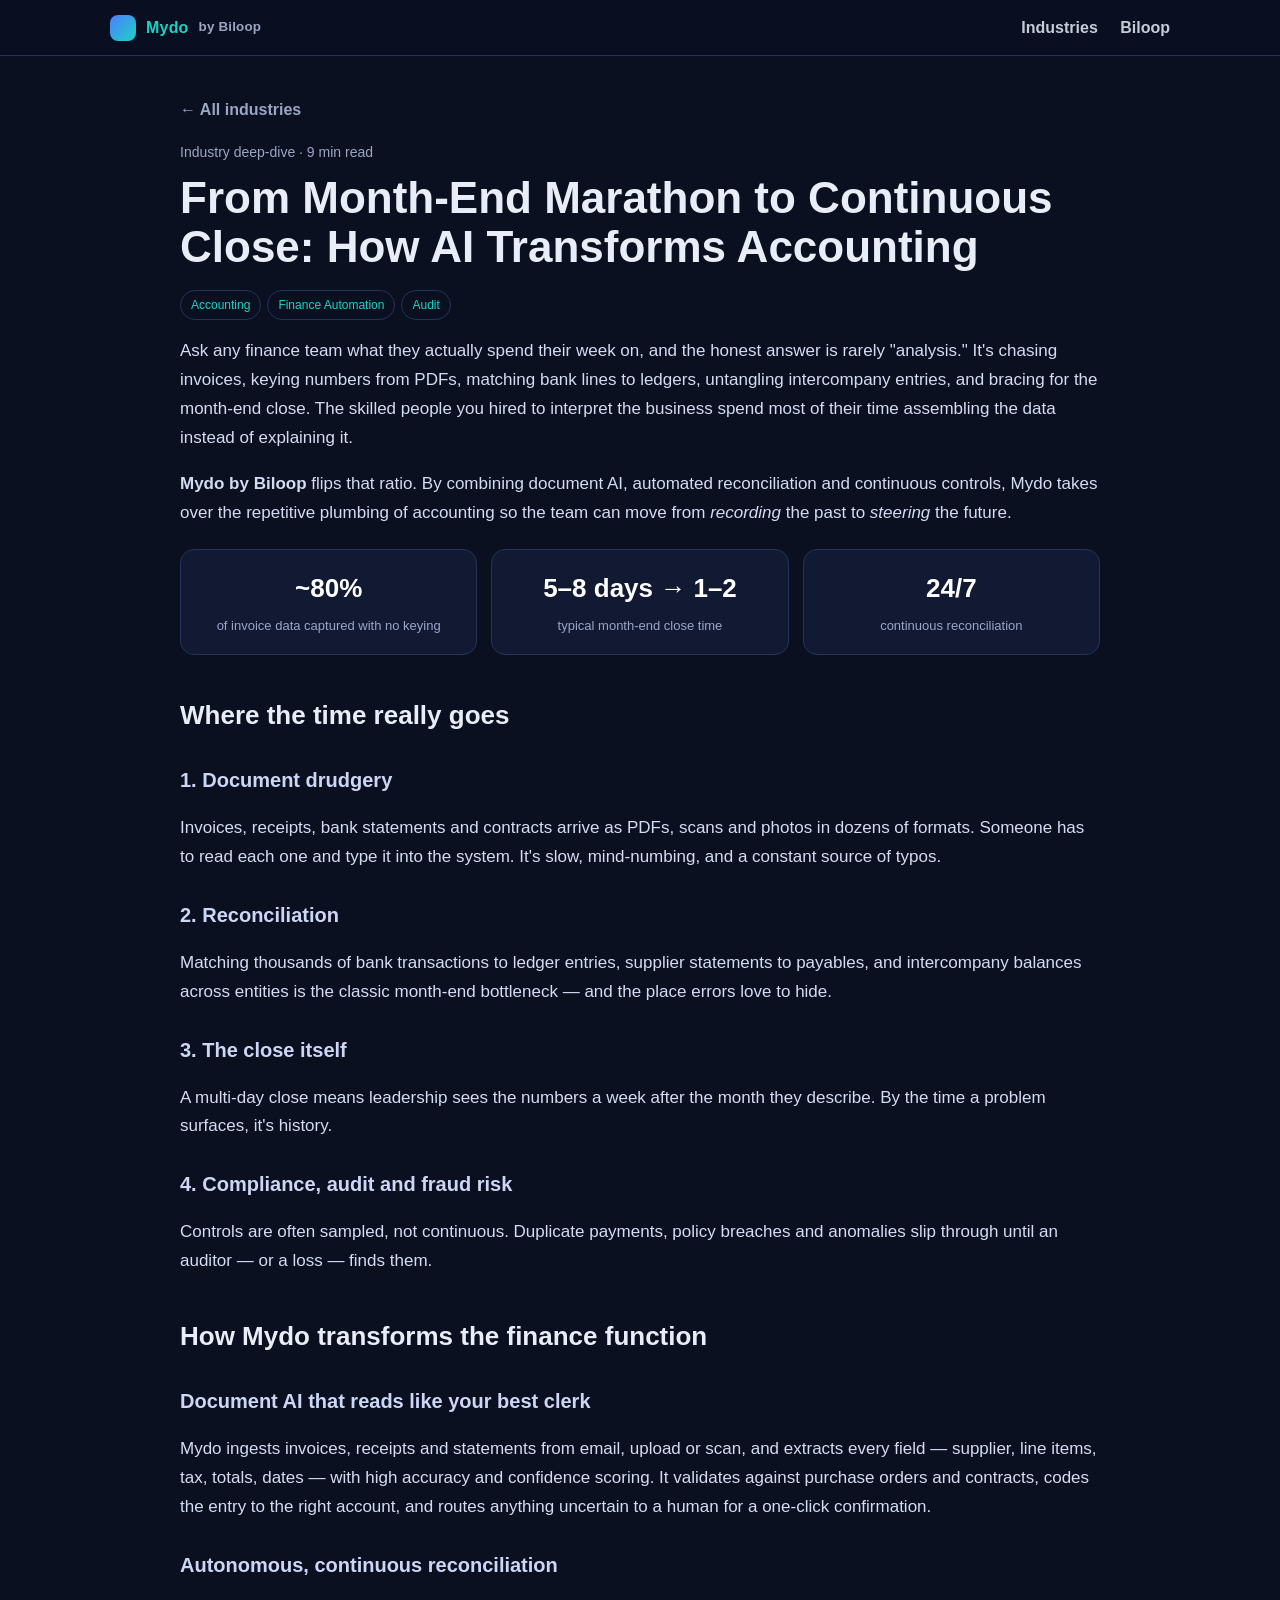
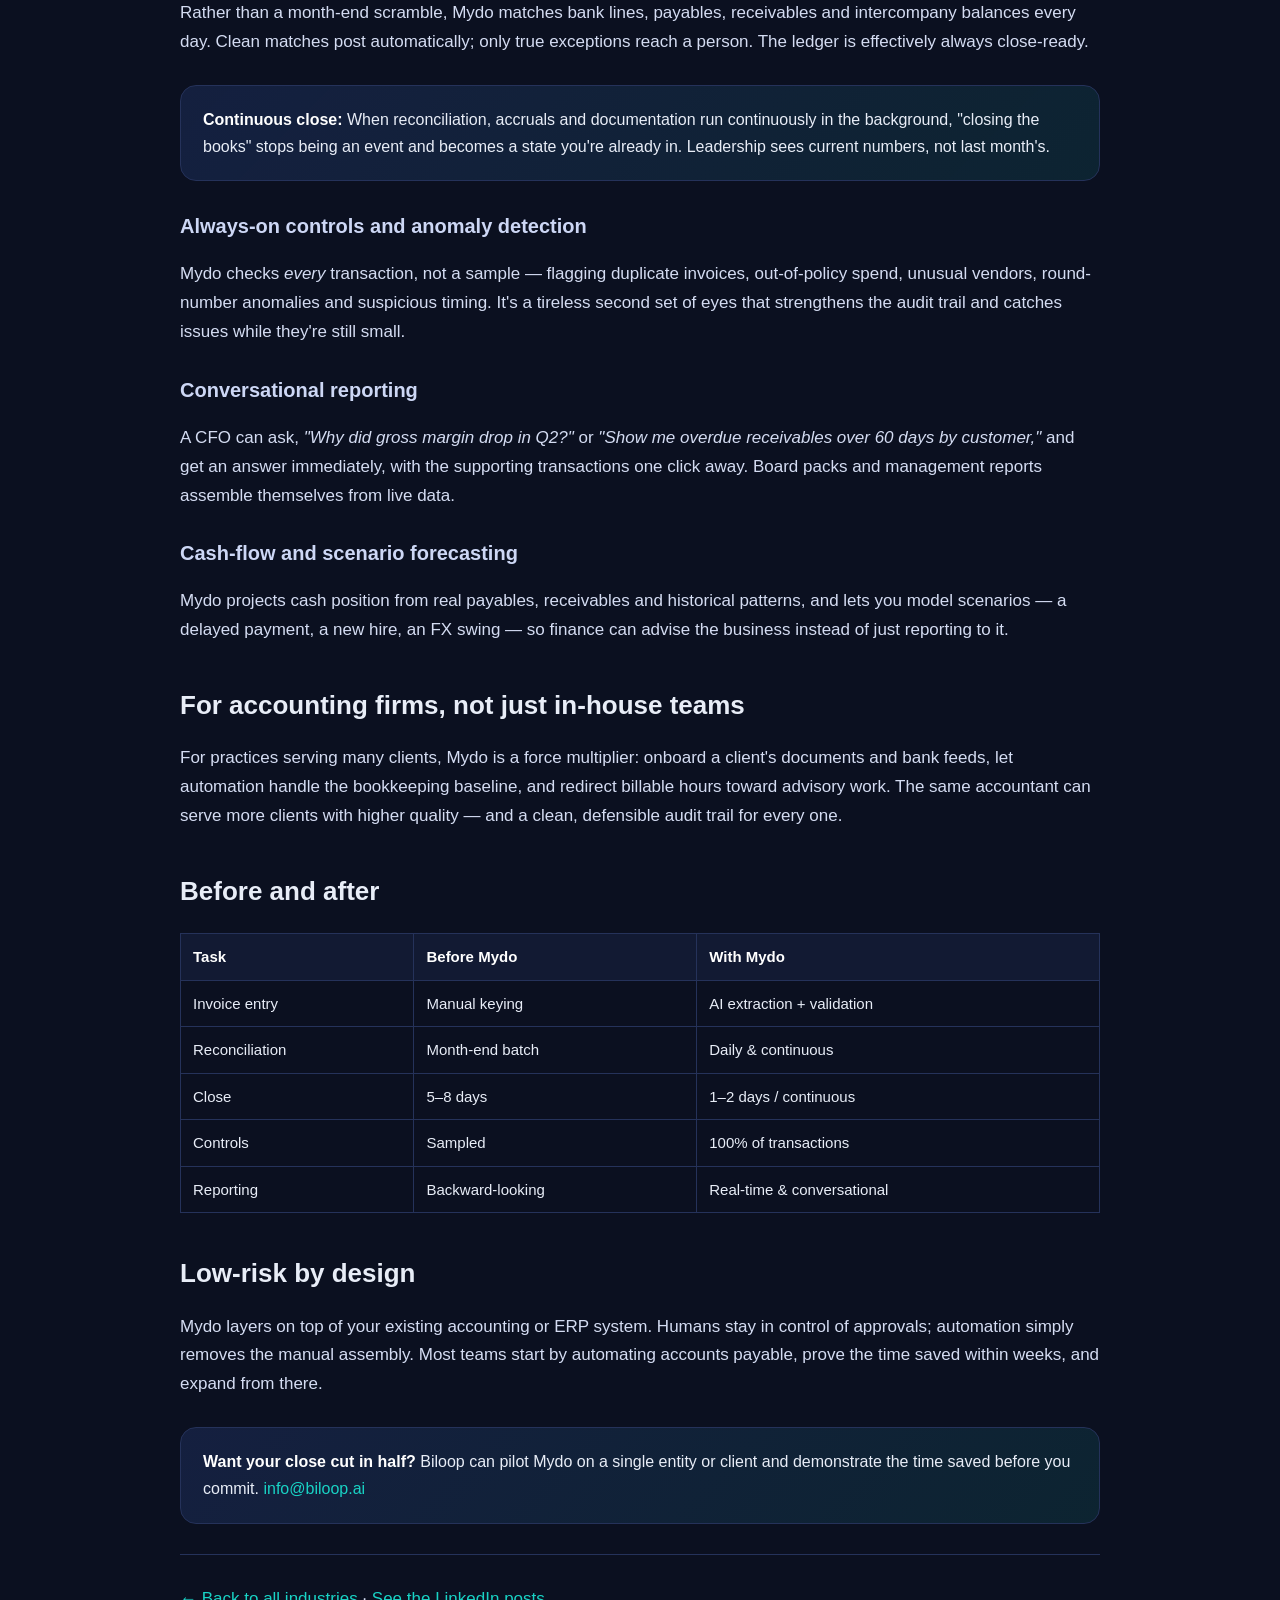
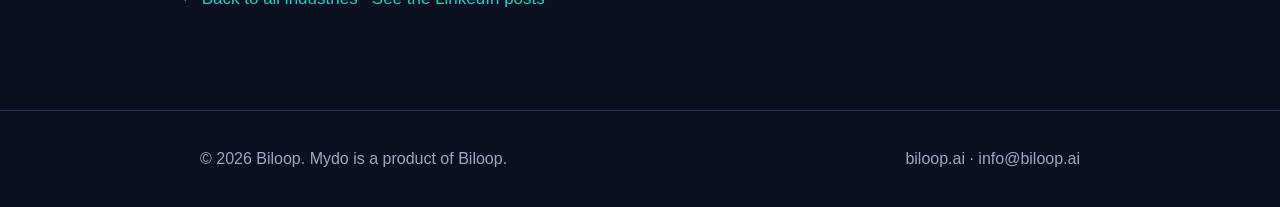
==== blogs/accounting.html @ 052cbbe8 "Add Mydo industry transformation campaign: 10 LinkedIn posts + 5 GitHub Pages blogs - Landing page +" ====
<!DOCTYPE html>
<html lang="en">
<head>
  <meta charset="UTF-8" />
  <meta name="viewport" content="width=device-width, initial-scale=1.0" />
  <title>How AI Transforms Accounting — Mydo by Biloop</title>
  <meta name="description" content="From manual reconciliation and slow closes to autonomous, continuous accounting — see how Mydo by Biloop transforms finance teams." />
  <link rel="stylesheet" href="../assets/css/style.css" />
</head>
<body>
  <header class="site-header">
    <nav class="nav">
      <a class="brand" href="../index.html"><span class="dot"></span> Mydo <small>by Biloop</small></a>
      <div class="nav-links">
        <a href="../index.html#industries">Industries</a>
        <a href="https://biloop.ai" target="_blank" rel="noopener">Biloop</a>
      </div>
    </nav>
  </header>

  <article class="article container">
    <a class="backlink" href="../index.html">← All industries</a>
    <div class="meta">Industry deep-dive · 9 min read</div>
    <h1>From Month-End Marathon to Continuous Close: How AI Transforms Accounting</h1>
    <span class="tag">Accounting</span><span class="tag">Finance Automation</span><span class="tag">Audit</span>

    <p>Ask any finance team what they actually spend their week on, and the honest answer is rarely "analysis." It's chasing invoices, keying numbers from PDFs, matching bank lines to ledgers, untangling intercompany entries, and bracing for the month-end close. The skilled people you hired to interpret the business spend most of their time assembling the data instead of explaining it.</p>

    <p><strong>Mydo by Biloop</strong> flips that ratio. By combining document AI, automated reconciliation and continuous controls, Mydo takes over the repetitive plumbing of accounting so the team can move from <em>recording</em> the past to <em>steering</em> the future.</p>

    <div class="kpi-row">
      <div class="kpi"><b>~80%</b><span>of invoice data captured with no keying</span></div>
      <div class="kpi"><b>5–8 days → 1–2</b><span>typical month-end close time</span></div>
      <div class="kpi"><b>24/7</b><span>continuous reconciliation</span></div>
    </div>

    <h2>Where the time really goes</h2>
    <h3>1. Document drudgery</h3>
    <p>Invoices, receipts, bank statements and contracts arrive as PDFs, scans and photos in dozens of formats. Someone has to read each one and type it into the system. It's slow, mind-numbing, and a constant source of typos.</p>

    <h3>2. Reconciliation</h3>
    <p>Matching thousands of bank transactions to ledger entries, supplier statements to payables, and intercompany balances across entities is the classic month-end bottleneck — and the place errors love to hide.</p>

    <h3>3. The close itself</h3>
    <p>A multi-day close means leadership sees the numbers a week after the month they describe. By the time a problem surfaces, it's history.</p>

    <h3>4. Compliance, audit and fraud risk</h3>
    <p>Controls are often sampled, not continuous. Duplicate payments, policy breaches and anomalies slip through until an auditor — or a loss — finds them.</p>

    <h2>How Mydo transforms the finance function</h2>

    <h3>Document AI that reads like your best clerk</h3>
    <p>Mydo ingests invoices, receipts and statements from email, upload or scan, and extracts every field — supplier, line items, tax, totals, dates — with high accuracy and confidence scoring. It validates against purchase orders and contracts, codes the entry to the right account, and routes anything uncertain to a human for a one-click confirmation.</p>

    <h3>Autonomous, continuous reconciliation</h3>
    <p>Rather than a month-end scramble, Mydo matches bank lines, payables, receivables and intercompany balances every day. Clean matches post automatically; only true exceptions reach a person. The ledger is effectively always close-ready.</p>

    <div class="callout">
      <strong>Continuous close:</strong> When reconciliation, accruals and documentation run continuously in the background, "closing the books" stops being an event and becomes a state you're already in. Leadership sees current numbers, not last month's.
    </div>

    <h3>Always-on controls and anomaly detection</h3>
    <p>Mydo checks <em>every</em> transaction, not a sample — flagging duplicate invoices, out-of-policy spend, unusual vendors, round-number anomalies and suspicious timing. It's a tireless second set of eyes that strengthens the audit trail and catches issues while they're still small.</p>

    <h3>Conversational reporting</h3>
    <p>A CFO can ask, <em>"Why did gross margin drop in Q2?"</em> or <em>"Show me overdue receivables over 60 days by customer,"</em> and get an answer immediately, with the supporting transactions one click away. Board packs and management reports assemble themselves from live data.</p>

    <h3>Cash-flow and scenario forecasting</h3>
    <p>Mydo projects cash position from real payables, receivables and historical patterns, and lets you model scenarios — a delayed payment, a new hire, an FX swing — so finance can advise the business instead of just reporting to it.</p>

    <h2>For accounting firms, not just in-house teams</h2>
    <p>For practices serving many clients, Mydo is a force multiplier: onboard a client's documents and bank feeds, let automation handle the bookkeeping baseline, and redirect billable hours toward advisory work. The same accountant can serve more clients with higher quality — and a clean, defensible audit trail for every one.</p>

    <h2>Before and after</h2>
    <table>
      <tr><th>Task</th><th>Before Mydo</th><th>With Mydo</th></tr>
      <tr><td>Invoice entry</td><td>Manual keying</td><td>AI extraction + validation</td></tr>
      <tr><td>Reconciliation</td><td>Month-end batch</td><td>Daily &amp; continuous</td></tr>
      <tr><td>Close</td><td>5–8 days</td><td>1–2 days / continuous</td></tr>
      <tr><td>Controls</td><td>Sampled</td><td>100% of transactions</td></tr>
      <tr><td>Reporting</td><td>Backward-looking</td><td>Real-time &amp; conversational</td></tr>
    </table>

    <h2>Low-risk by design</h2>
    <p>Mydo layers on top of your existing accounting or ERP system. Humans stay in control of approvals; automation simply removes the manual assembly. Most teams start by automating accounts payable, prove the time saved within weeks, and expand from there.</p>

    <div class="callout">
      <strong>Want your close cut in half?</strong> Biloop can pilot Mydo on a single entity or client and demonstrate the time saved before you commit. <a href="mailto:info@biloop.ai">info@biloop.ai</a>
    </div>

    <hr class="soft" />
    <p><a href="../index.html">← Back to all industries</a> · <a href="../linkedin-posts/README.md">See the LinkedIn posts</a></p>
  </article>

  <footer class="site-footer">
    <div class="container">
      <span>© 2026 Biloop. Mydo is a product of Biloop.</span>
      <span><a href="https://biloop.ai" target="_blank" rel="noopener">biloop.ai</a> · <a href="mailto:info@biloop.ai">info@biloop.ai</a></span>
    </div>
  </footer>
</body>
</html>
---- assets/css/style.css ----
/* Mydo by Biloop — site styles */
:root {
  --bg: #0b1020;
  --bg-soft: #121a33;
  --card: #16203f;
  --ink: #e8edf7;
  --muted: #9aa6c4;
  --brand: #4f7cff;
  --brand-2: #19d3c5;
  --accent: #ffb020;
  --line: #25325a;
  --radius: 16px;
  --maxw: 920px;
  font-synthesis: none;
}

* { box-sizing: border-box; }

html { scroll-behavior: smooth; }

body {
  margin: 0;
  font-family: -apple-system, BlinkMacSystemFont, "Segoe UI", Roboto, Helvetica, Arial, sans-serif;
  background: radial-gradient(1200px 600px at 80% -10%, #1b294d 0%, transparent 60%), var(--bg);
  color: var(--ink);
  line-height: 1.7;
  -webkit-font-smoothing: antialiased;
}

a { color: var(--brand-2); text-decoration: none; }
a:hover { text-decoration: underline; }

.container { max-width: var(--maxw); margin: 0 auto; padding: 0 20px; }

/* Header / nav */
.site-header {
  position: sticky; top: 0; z-index: 10;
  backdrop-filter: saturate(140%) blur(10px);
  background: rgba(11,16,32,.72);
  border-bottom: 1px solid var(--line);
}
.nav {
  display: flex; align-items: center; justify-content: space-between;
  padding: 14px 20px; max-width: 1100px; margin: 0 auto;
}
.brand { display: flex; align-items: center; gap: 10px; font-weight: 800; letter-spacing: .2px; }
.brand .dot {
  width: 26px; height: 26px; border-radius: 8px;
  background: linear-gradient(135deg, var(--brand), var(--brand-2));
  display: inline-block;
}
.brand small { color: var(--muted); font-weight: 600; }
.nav-links a { color: var(--ink); margin-left: 18px; font-weight: 600; opacity: .85; }
.nav-links a:hover { opacity: 1; text-decoration: none; }

/* Hero */
.hero { padding: 84px 0 40px; text-align: center; }
.eyebrow {
  display: inline-block; padding: 6px 14px; border-radius: 999px;
  border: 1px solid var(--line); color: var(--brand-2);
  font-size: 13px; font-weight: 700; letter-spacing: .8px; text-transform: uppercase;
}
.hero h1 {
  font-size: clamp(32px, 6vw, 56px); line-height: 1.08; margin: 18px 0 14px;
  background: linear-gradient(120deg, #fff, #b9c6ff 60%, var(--brand-2));
  -webkit-background-clip: text; background-clip: text; color: transparent;
}
.hero p { font-size: clamp(16px, 2.4vw, 20px); color: var(--muted); max-width: 680px; margin: 0 auto 26px; }

.btn {
  display: inline-block; padding: 12px 22px; border-radius: 12px; font-weight: 700;
  background: linear-gradient(135deg, var(--brand), var(--brand-2)); color: #06122a;
  border: none; cursor: pointer;
}
.btn:hover { text-decoration: none; filter: brightness(1.06); }
.btn.secondary { background: transparent; color: var(--ink); border: 1px solid var(--line); }

/* Grid of industry cards */
.section { padding: 40px 0; }
.section h2 { font-size: clamp(24px, 4vw, 34px); margin: 0 0 6px; }
.section .lead { color: var(--muted); margin: 0 0 28px; }

.grid { display: grid; grid-template-columns: repeat(auto-fit, minmax(260px, 1fr)); gap: 18px; }
.card {
  background: linear-gradient(180deg, var(--card), var(--bg-soft));
  border: 1px solid var(--line); border-radius: var(--radius);
  padding: 22px; transition: transform .15s ease, border-color .15s ease;
}
.card:hover { transform: translateY(-4px); border-color: var(--brand); }
.card .ico { font-size: 30px; }
.card h3 { margin: 12px 0 8px; font-size: 20px; }
.card p { color: var(--muted); margin: 0 0 14px; font-size: 15px; }
.card a.more { font-weight: 700; }

/* Article / blog */
.article { padding: 40px 0 80px; }
.article .meta { color: var(--muted); font-size: 14px; margin-bottom: 8px; }
.article h1 { font-size: clamp(28px, 5vw, 44px); line-height: 1.12; margin: 6px 0 18px; }
.article h2 { font-size: 26px; margin: 38px 0 12px; }
.article h3 { font-size: 20px; margin: 26px 0 8px; color: #cdd7f5; }
.article p, .article li { color: #d4dcf2; font-size: 17px; }
.article ul, .article ol { padding-left: 22px; }
.article blockquote {
  margin: 24px 0; padding: 14px 20px; border-left: 4px solid var(--brand);
  background: var(--bg-soft); border-radius: 0 12px 12px 0; color: #e8edf7;
}
.article table { width: 100%; border-collapse: collapse; margin: 20px 0; font-size: 15px; }
.article th, .article td { border: 1px solid var(--line); padding: 10px 12px; text-align: left; }
.article th { background: var(--bg-soft); color: #fff; }
.callout {
  margin: 28px 0; padding: 20px 22px; border-radius: var(--radius);
  border: 1px solid var(--line);
  background: linear-gradient(135deg, rgba(79,124,255,.14), rgba(25,211,197,.10));
}
.callout strong { color: #fff; }
.tag { display:inline-block; padding:4px 10px; border:1px solid var(--line); border-radius:999px; font-size:12px; color:var(--brand-2); margin-right:6px; }
.kpi-row { display:flex; flex-wrap:wrap; gap:14px; margin:22px 0; }
.kpi { flex:1 1 150px; background:var(--bg-soft); border:1px solid var(--line); border-radius:14px; padding:16px; text-align:center; }
.kpi b { display:block; font-size:26px; color:#fff; }
.kpi span { color:var(--muted); font-size:13px; }

.backlink { display:inline-block; margin-bottom:18px; color:var(--muted); font-weight:600; }

/* Footer */
.site-footer { border-top: 1px solid var(--line); padding: 34px 0; color: var(--muted); }
.site-footer .container { display:flex; flex-wrap:wrap; gap:14px; justify-content:space-between; align-items:center; }
.site-footer a { color: var(--muted); }

hr.soft { border:none; border-top:1px solid var(--line); margin: 30px 0; }
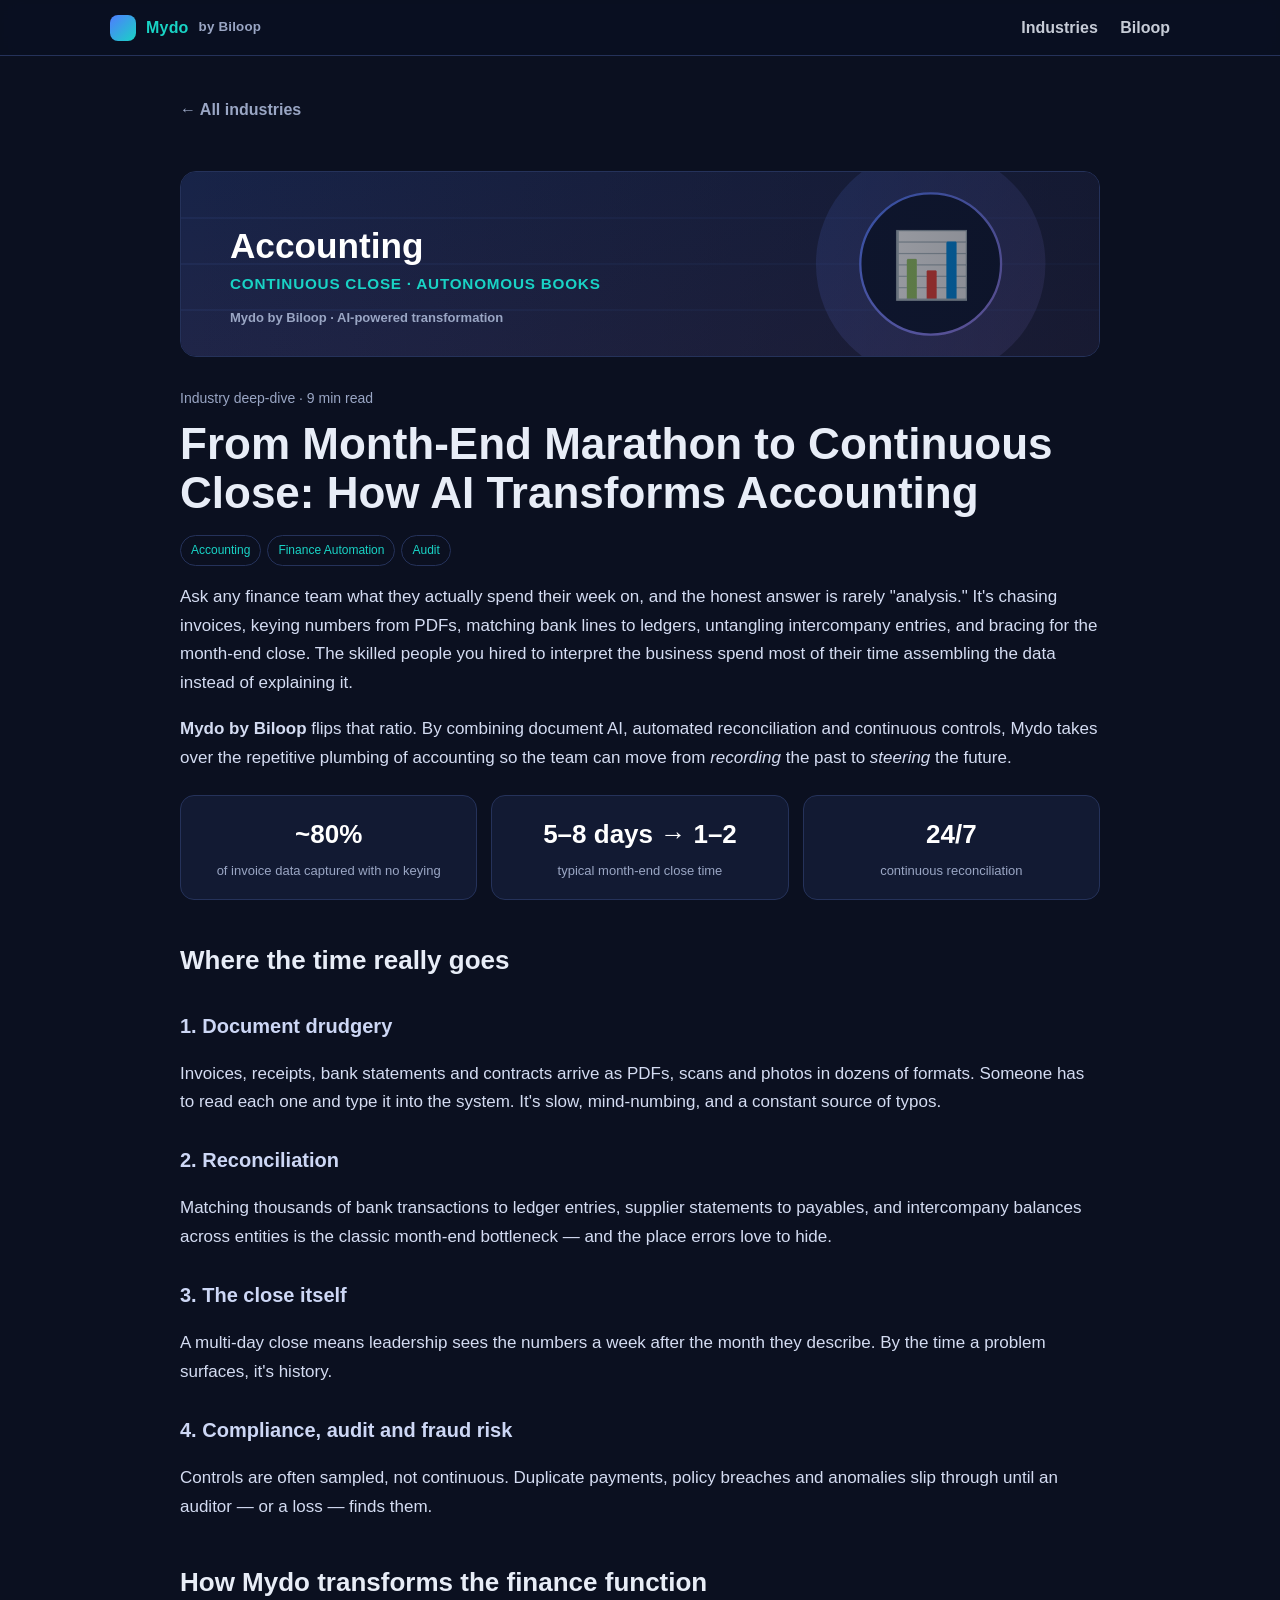
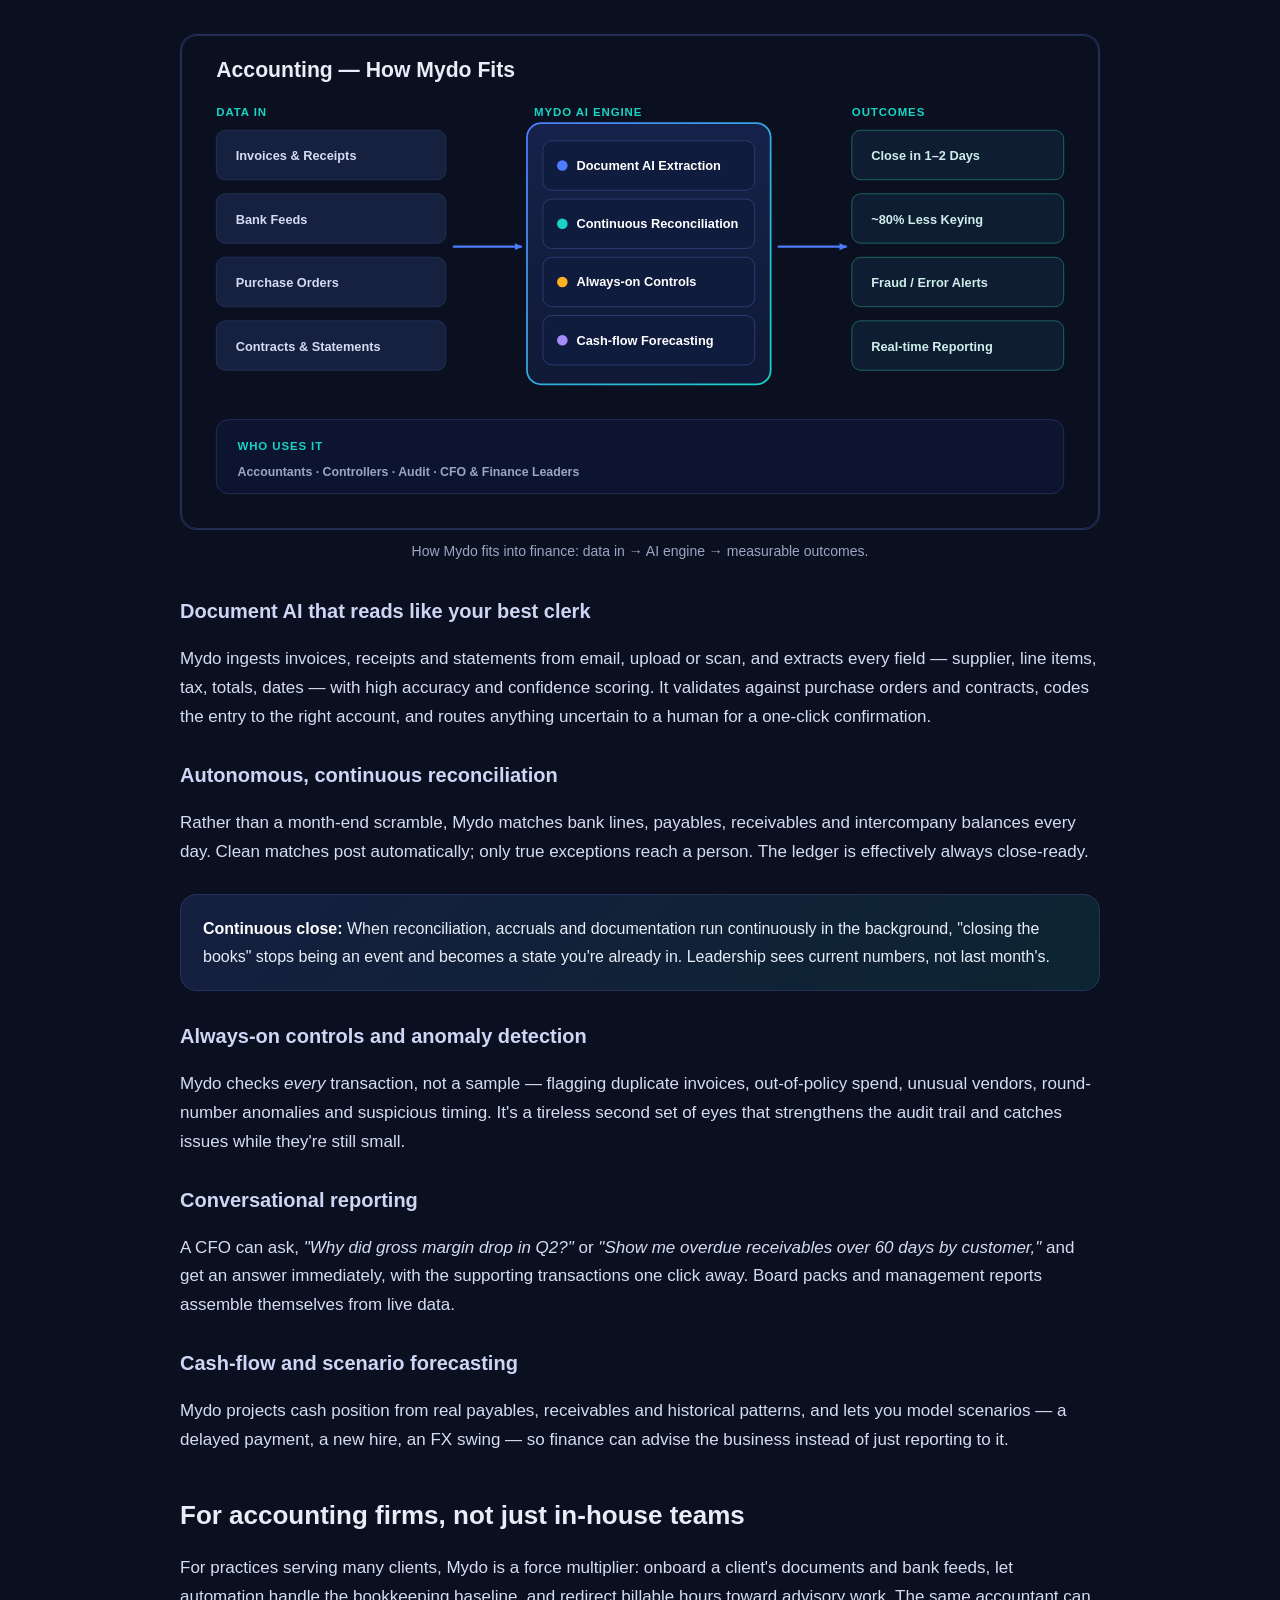
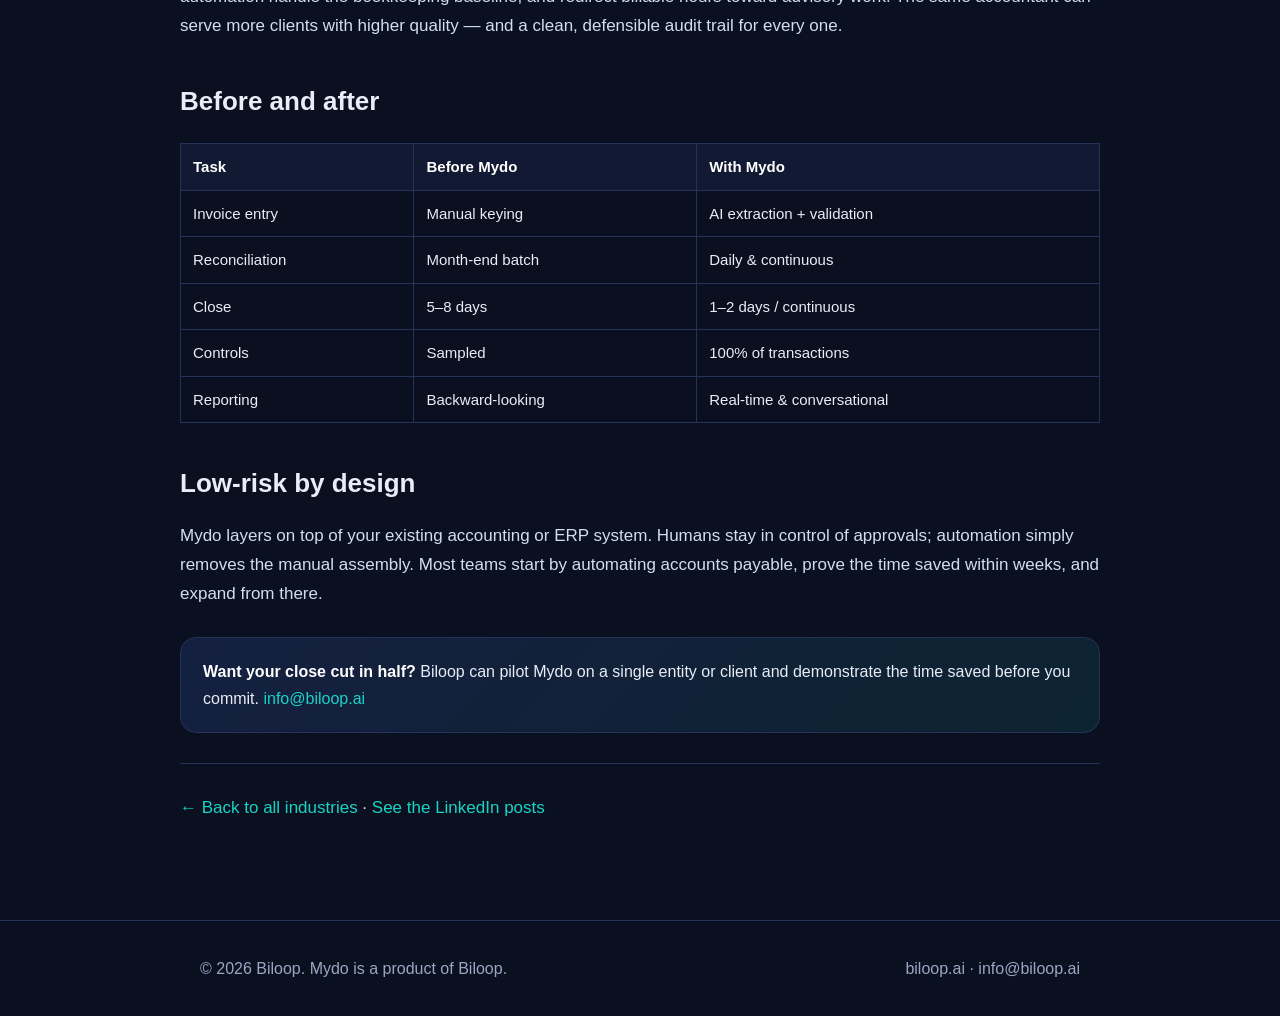
==== commit 5535b882: "Add SVG images and architecture diagrams to site and blogs - Platform architecture diagram + hero il" ====
--- a/blogs/accounting.html
+++ b/blogs/accounting.html
@@ -20,6 +20,7 @@
 
   <article class="article container">
     <a class="backlink" href="../index.html">← All industries</a>
+    <figure class="diagram"><img src="../assets/img/accounting-banner.svg" alt="Accounting — continuous close, autonomous books" /></figure>
     <div class="meta">Industry deep-dive · 9 min read</div>
     <h1>From Month-End Marathon to Continuous Close: How AI Transforms Accounting</h1>
     <span class="tag">Accounting</span><span class="tag">Finance Automation</span><span class="tag">Audit</span>
@@ -48,6 +49,11 @@
     <p>Controls are often sampled, not continuous. Duplicate payments, policy breaches and anomalies slip through until an auditor — or a loss — finds them.</p>
 
     <h2>How Mydo transforms the finance function</h2>
+
+    <figure class="diagram">
+      <img src="../assets/img/accounting-architecture.svg" alt="Accounting data flow: invoices, bank feeds, purchase orders and contracts feed Mydo's document AI, continuous reconciliation, controls and forecasting, producing a faster close, less keying, fraud alerts and real-time reporting" />
+      <figcaption>How Mydo fits into finance: data in → AI engine → measurable outcomes.</figcaption>
+    </figure>
 
     <h3>Document AI that reads like your best clerk</h3>
     <p>Mydo ingests invoices, receipts and statements from email, upload or scan, and extracts every field — supplier, line items, tax, totals, dates — with high accuracy and confidence scoring. It validates against purchase orders and contracts, codes the entry to the right account, and routes anything uncertain to a human for a one-click confirmation.</p>
--- a/assets/css/style.css
+++ b/assets/css/style.css
@@ -127,3 +127,16 @@
 .site-footer a { color: var(--muted); }
 
 hr.soft { border:none; border-top:1px solid var(--line); margin: 30px 0; }
+
+/* Figures / diagrams */
+figure.diagram { margin: 30px 0; }
+figure.diagram img, img.diagram {
+  width: 100%; height: auto; display: block;
+  border: 1px solid var(--line); border-radius: var(--radius);
+  background: #0e1630;
+}
+figure.diagram figcaption {
+  color: var(--muted); font-size: 14px; text-align: center; margin-top: 10px;
+}
+.hero-art { max-width: 760px; margin: 30px auto 0; }
+.hero-art img { width: 100%; height: auto; display: block; }
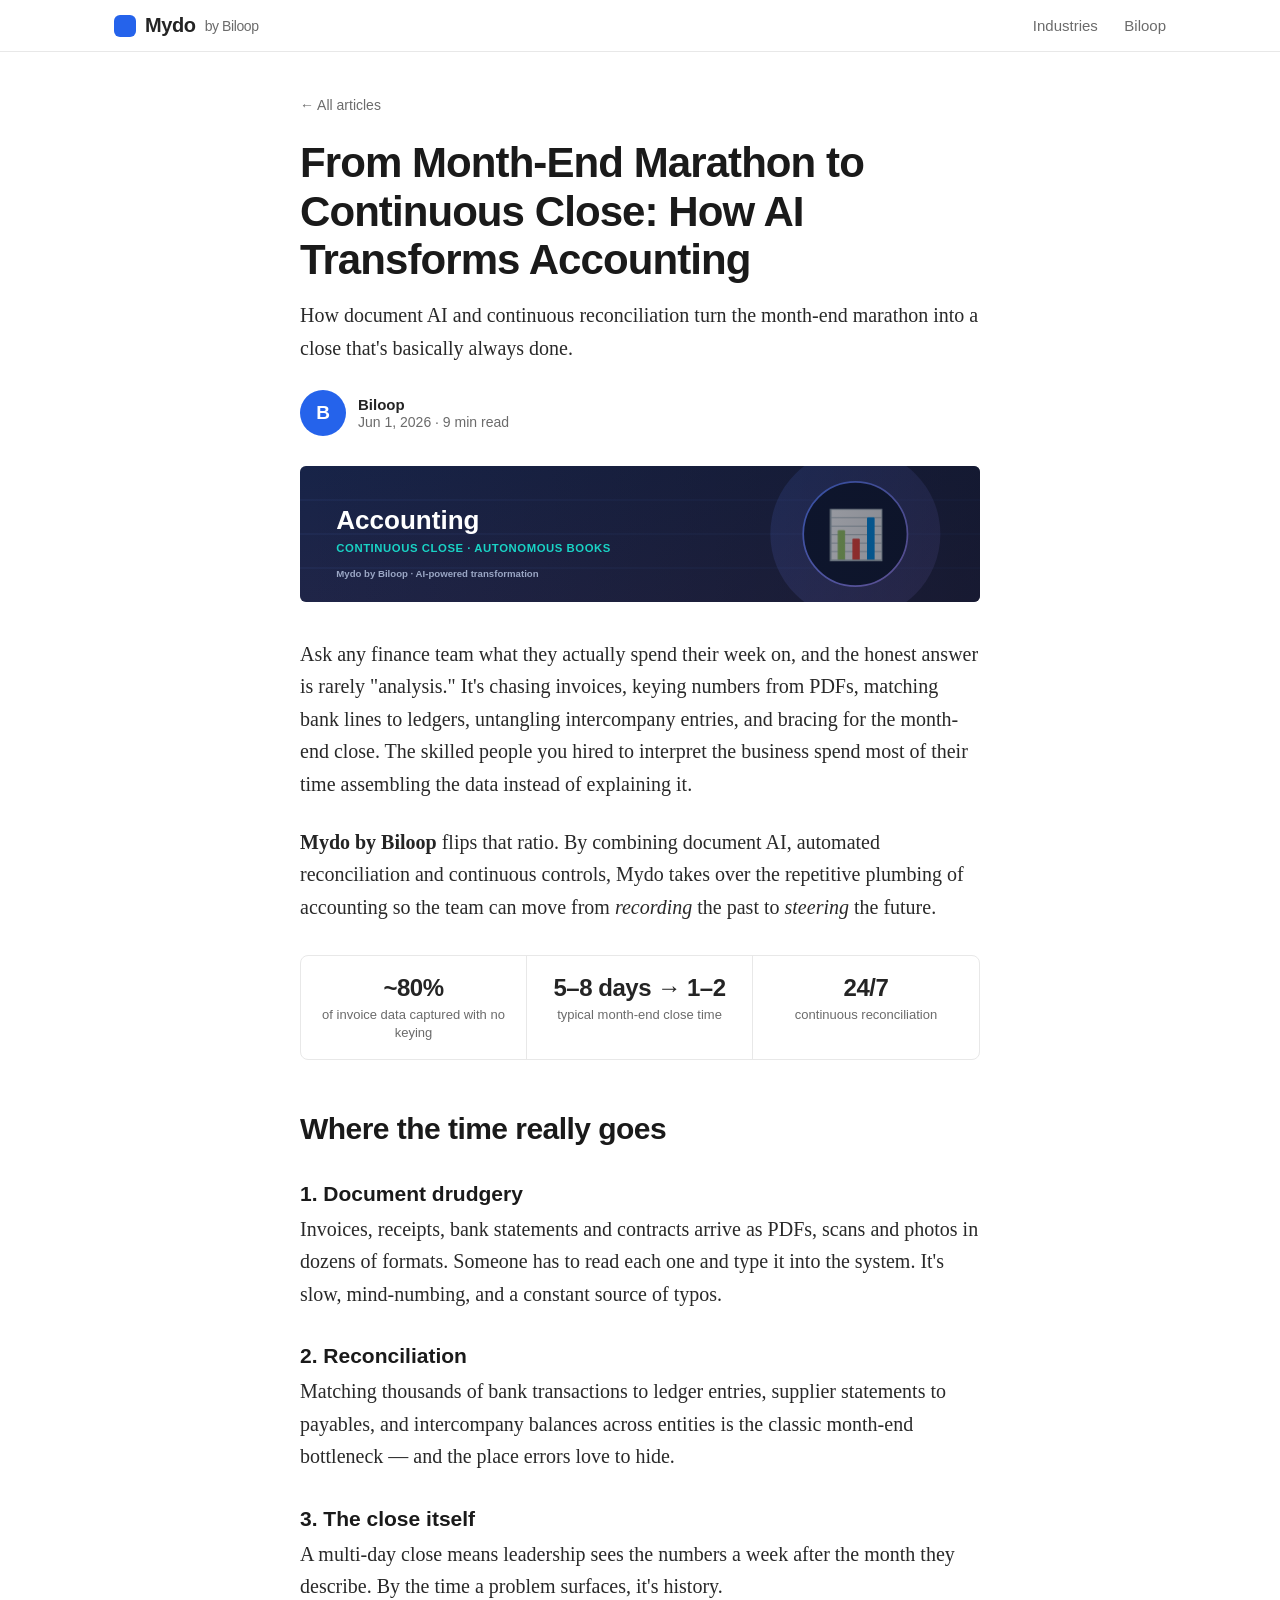
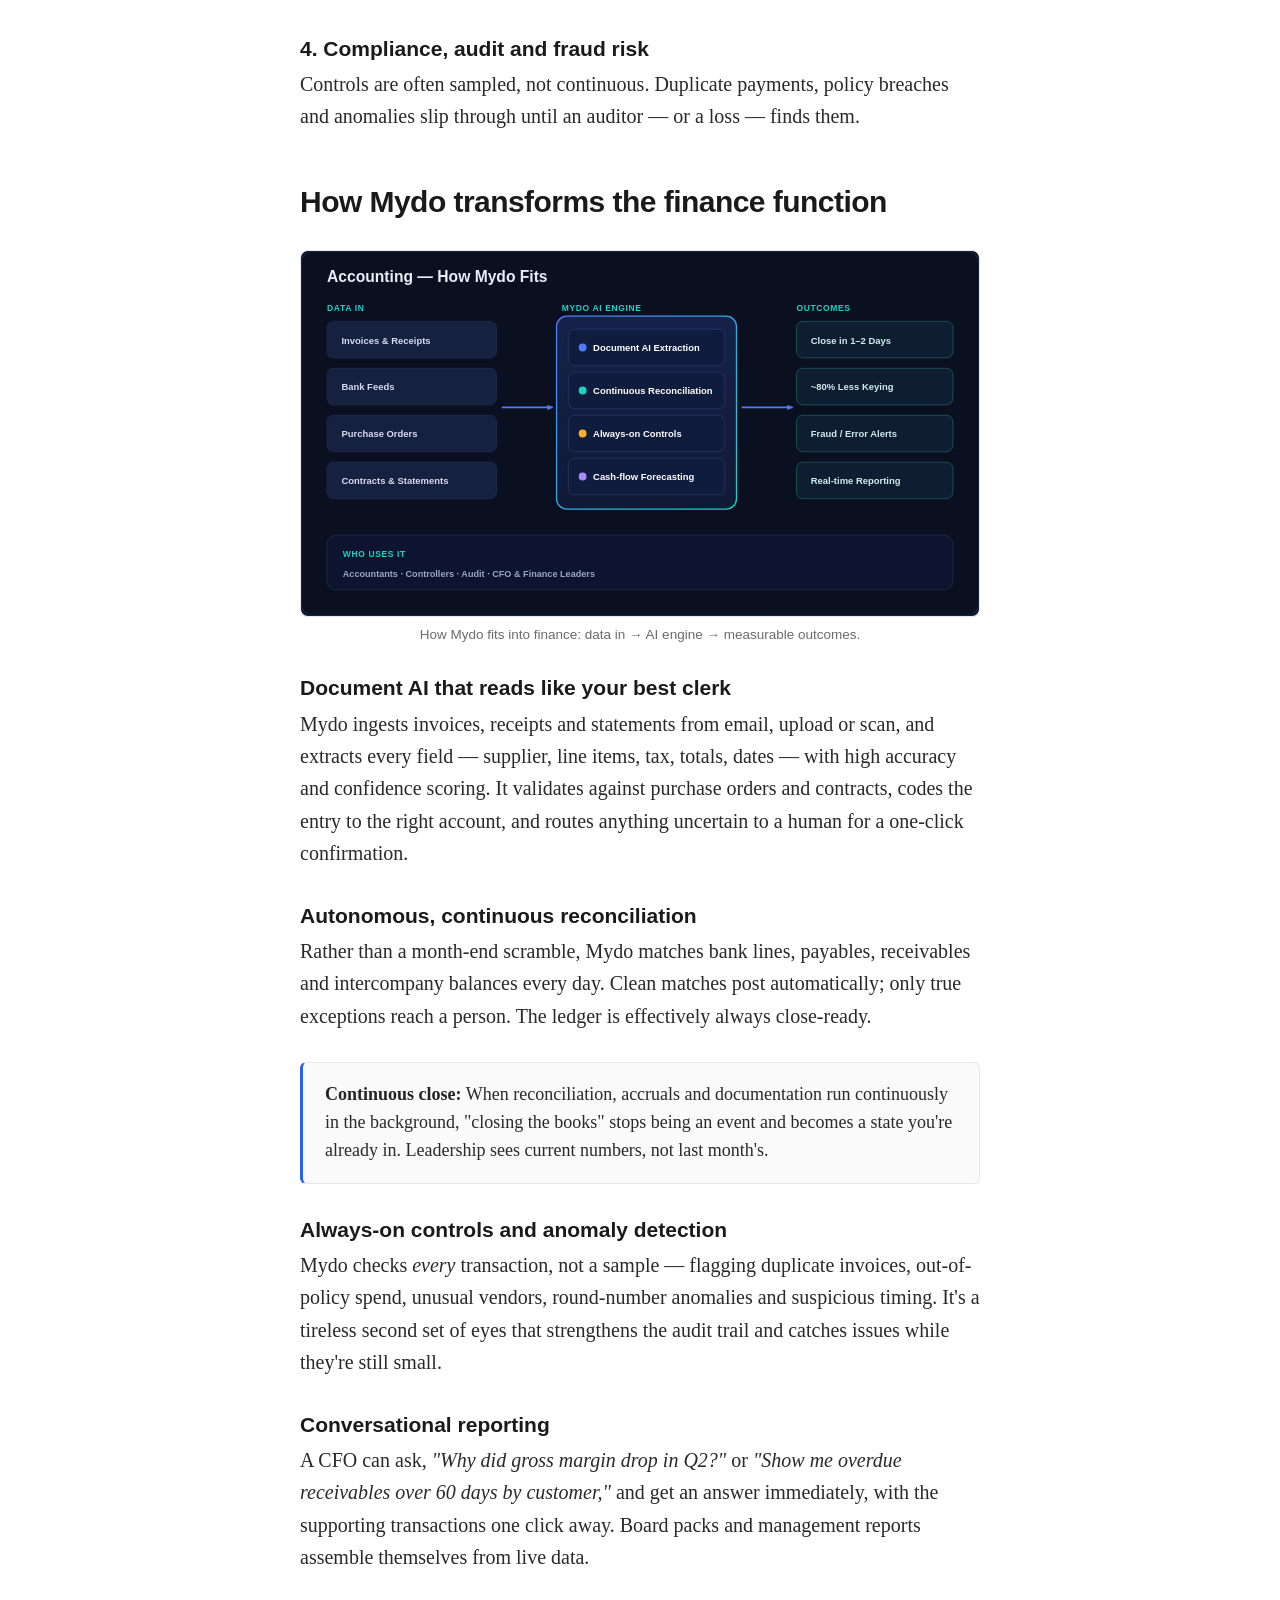
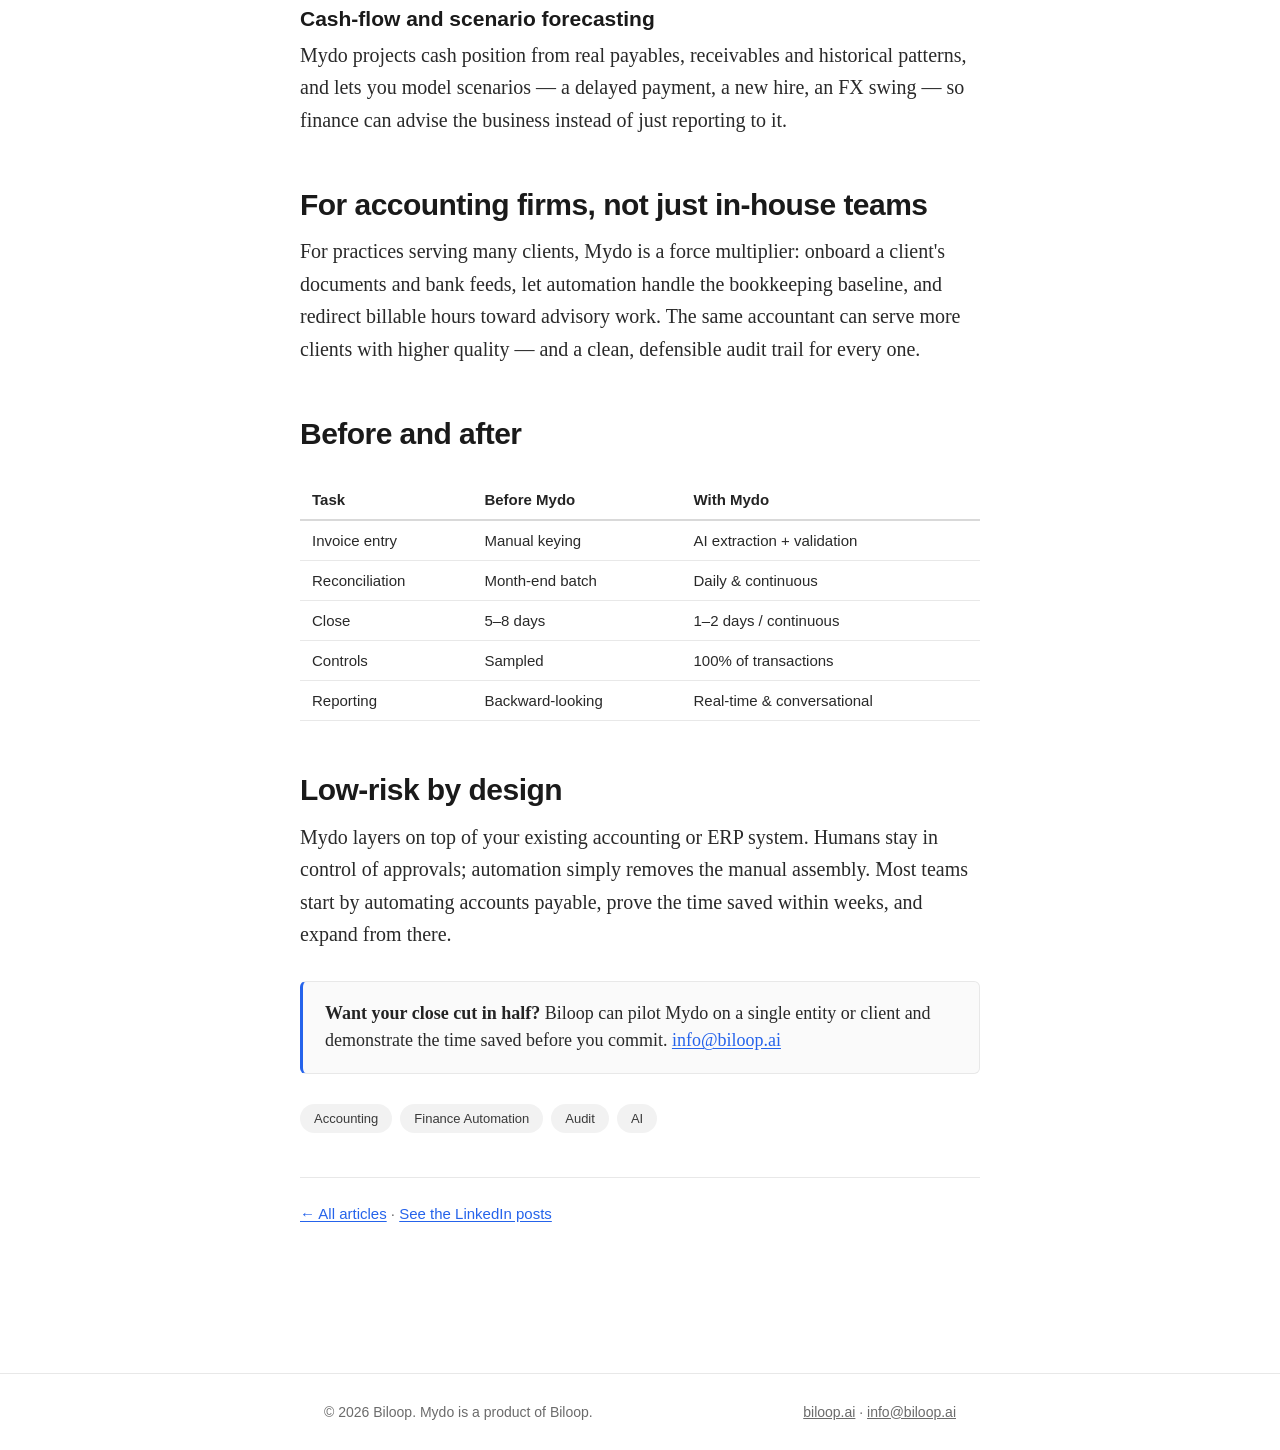
==== commit 9e155af1: "Redesign site in a clean Medium-style editorial theme - Light, reading-focused layout: serif body, n" ====
--- a/blogs/accounting.html
+++ b/blogs/accounting.html
@@ -19,11 +19,17 @@
   </header>
 
   <article class="article container">
-    <a class="backlink" href="../index.html">← All industries</a>
-    <figure class="diagram"><img src="../assets/img/accounting-banner.svg" alt="Accounting — continuous close, autonomous books" /></figure>
-    <div class="meta">Industry deep-dive · 9 min read</div>
+    <a class="backlink" href="../index.html">← All articles</a>
     <h1>From Month-End Marathon to Continuous Close: How AI Transforms Accounting</h1>
-    <span class="tag">Accounting</span><span class="tag">Finance Automation</span><span class="tag">Audit</span>
+    <p class="dek">How document AI and continuous reconciliation turn the month-end marathon into a close that's basically always done.</p>
+    <div class="byline">
+      <span class="avatar">B</span>
+      <div>
+        <div class="byline-name">Biloop</div>
+        <div class="byline-sub">Jun 1, 2026 · 9 min read</div>
+      </div>
+    </div>
+    <figure class="feature"><img src="../assets/img/accounting-banner.svg" alt="Accounting — continuous close, autonomous books" /></figure>
 
     <p>Ask any finance team what they actually spend their week on, and the honest answer is rarely "analysis." It's chasing invoices, keying numbers from PDFs, matching bank lines to ledgers, untangling intercompany entries, and bracing for the month-end close. The skilled people you hired to interpret the business spend most of their time assembling the data instead of explaining it.</p>
 
@@ -94,8 +100,10 @@
       <strong>Want your close cut in half?</strong> Biloop can pilot Mydo on a single entity or client and demonstrate the time saved before you commit. <a href="mailto:info@biloop.ai">info@biloop.ai</a>
     </div>
 
+    <div class="tags"><span class="tag">Accounting</span><span class="tag">Finance Automation</span><span class="tag">Audit</span><span class="tag">AI</span></div>
+
     <hr class="soft" />
-    <p><a href="../index.html">← Back to all industries</a> · <a href="../linkedin-posts/README.md">See the LinkedIn posts</a></p>
+    <p class="endlinks"><a href="../index.html">← All articles</a> · <a href="../linkedin-posts/README.md">See the LinkedIn posts</a></p>
   </article>
 
   <footer class="site-footer">
--- a/assets/css/style.css
+++ b/assets/css/style.css
@@ -1,142 +1,198 @@
-/* Mydo by Biloop — site styles */
+/* Mydo by Biloop — Medium-style editorial theme */
 :root {
-  --bg: #0b1020;
-  --bg-soft: #121a33;
-  --card: #16203f;
-  --ink: #e8edf7;
-  --muted: #9aa6c4;
-  --brand: #4f7cff;
-  --brand-2: #19d3c5;
-  --accent: #ffb020;
-  --line: #25325a;
-  --radius: 16px;
-  --maxw: 920px;
-  font-synthesis: none;
+  --bg: #ffffff;
+  --ink: #242424;
+  --ink-soft: #292929;
+  --muted: #6b6b6b;
+  --line: #e8e8e8;
+  --line-strong: #d9d9d9;
+  --brand: #2563eb;
+  --wash: #fafafa;
+  --tag-bg: #f2f2f2;
+  --maxw: 680px;
+  --serif: Georgia, "Iowan Old Style", Charter, "Times New Roman", Times, serif;
+  --sans: -apple-system, BlinkMacSystemFont, "Segoe UI", Roboto, Helvetica, Arial, sans-serif;
 }
 
 * { box-sizing: border-box; }
-
-html { scroll-behavior: smooth; }
-
+html { scroll-behavior: smooth; -webkit-text-size-adjust: 100%; }
 body {
   margin: 0;
-  font-family: -apple-system, BlinkMacSystemFont, "Segoe UI", Roboto, Helvetica, Arial, sans-serif;
-  background: radial-gradient(1200px 600px at 80% -10%, #1b294d 0%, transparent 60%), var(--bg);
+  background: var(--bg);
   color: var(--ink);
-  line-height: 1.7;
+  font-family: var(--sans);
   -webkit-font-smoothing: antialiased;
+  text-rendering: optimizeLegibility;
 }
 
-a { color: var(--brand-2); text-decoration: none; }
-a:hover { text-decoration: underline; }
+a { color: inherit; }
 
-.container { max-width: var(--maxw); margin: 0 auto; padding: 0 20px; }
+.container { max-width: var(--maxw); margin: 0 auto; padding: 0 24px; }
 
-/* Header / nav */
+/* ---------- Header / nav ---------- */
 .site-header {
   position: sticky; top: 0; z-index: 10;
-  backdrop-filter: saturate(140%) blur(10px);
-  background: rgba(11,16,32,.72);
+  background: rgba(255,255,255,.92);
+  backdrop-filter: saturate(120%) blur(8px);
   border-bottom: 1px solid var(--line);
 }
 .nav {
   display: flex; align-items: center; justify-content: space-between;
-  padding: 14px 20px; max-width: 1100px; margin: 0 auto;
+  max-width: 1100px; margin: 0 auto; padding: 14px 24px;
 }
-.brand { display: flex; align-items: center; gap: 10px; font-weight: 800; letter-spacing: .2px; }
+.brand {
+  display: inline-flex; align-items: center; gap: 9px;
+  font-family: var(--sans); font-weight: 800; font-size: 20px;
+  letter-spacing: -.02em; text-decoration: none; color: var(--ink);
+}
 .brand .dot {
-  width: 26px; height: 26px; border-radius: 8px;
-  background: linear-gradient(135deg, var(--brand), var(--brand-2));
-  display: inline-block;
+  width: 22px; height: 22px; border-radius: 6px;
+  background: var(--brand); display: inline-block;
 }
-.brand small { color: var(--muted); font-weight: 600; }
-.nav-links a { color: var(--ink); margin-left: 18px; font-weight: 600; opacity: .85; }
-.nav-links a:hover { opacity: 1; text-decoration: none; }
+.brand small { color: var(--muted); font-weight: 500; font-size: 14px; }
+.nav-links a { font-family: var(--sans); color: var(--muted); margin-left: 22px; font-size: 15px; text-decoration: none; }
+.nav-links a:hover { color: var(--ink); }
 
-/* Hero */
-.hero { padding: 84px 0 40px; text-align: center; }
-.eyebrow {
-  display: inline-block; padding: 6px 14px; border-radius: 999px;
-  border: 1px solid var(--line); color: var(--brand-2);
-  font-size: 13px; font-weight: 700; letter-spacing: .8px; text-transform: uppercase;
+/* ---------- Article ---------- */
+.article { padding: 44px 0 80px; }
+.backlink {
+  display: inline-block; font-family: var(--sans); font-size: 14px;
+  color: var(--muted); text-decoration: none; margin-bottom: 26px;
 }
-.hero h1 {
-  font-size: clamp(32px, 6vw, 56px); line-height: 1.08; margin: 18px 0 14px;
-  background: linear-gradient(120deg, #fff, #b9c6ff 60%, var(--brand-2));
-  -webkit-background-clip: text; background-clip: text; color: transparent;
+.backlink:hover { color: var(--ink); }
+
+.article h1 {
+  font-family: var(--sans); font-weight: 800;
+  font-size: clamp(30px, 5.2vw, 42px); line-height: 1.16;
+  letter-spacing: -.022em; margin: 0 0 14px; color: #1a1a1a;
 }
-.hero p { font-size: clamp(16px, 2.4vw, 20px); color: var(--muted); max-width: 680px; margin: 0 auto 26px; }
+.dek {
+  font-family: var(--sans); font-weight: 400;
+  font-size: clamp(18px, 2.4vw, 21px); line-height: 1.4;
+  color: var(--muted); margin: 0 0 26px;
+}
 
-.btn {
-  display: inline-block; padding: 12px 22px; border-radius: 12px; font-weight: 700;
-  background: linear-gradient(135deg, var(--brand), var(--brand-2)); color: #06122a;
-  border: none; cursor: pointer;
+/* Byline */
+.byline { display: flex; align-items: center; gap: 12px; margin: 22px 0 30px; }
+.avatar {
+  width: 46px; height: 46px; border-radius: 50%;
+  background: var(--brand); color: #fff;
+  display: grid; place-items: center;
+  font-family: var(--sans); font-weight: 700; font-size: 19px;
 }
-.btn:hover { text-decoration: none; filter: brightness(1.06); }
-.btn.secondary { background: transparent; color: var(--ink); border: 1px solid var(--line); }
+.byline-name { font-family: var(--sans); font-size: 15px; color: var(--ink); font-weight: 600; }
+.byline-sub { font-family: var(--sans); font-size: 14px; color: var(--muted); margin-top: 1px; }
 
-/* Grid of industry cards */
-.section { padding: 40px 0; }
-.section h2 { font-size: clamp(24px, 4vw, 34px); margin: 0 0 6px; }
-.section .lead { color: var(--muted); margin: 0 0 28px; }
+/* Body type */
+.article p, .article li {
+  font-family: var(--serif); font-size: 20px; line-height: 1.62;
+  color: var(--ink-soft); margin: 0 0 26px;
+}
+.article ul, .article ol { padding-left: 26px; margin: 0 0 26px; }
+.article li { margin-bottom: 10px; }
+.article a:not(.backlink) { color: var(--brand); text-decoration: underline; text-underline-offset: 2px; }
+.article strong { color: var(--ink); }
 
-.grid { display: grid; grid-template-columns: repeat(auto-fit, minmax(260px, 1fr)); gap: 18px; }
-.card {
-  background: linear-gradient(180deg, var(--card), var(--bg-soft));
-  border: 1px solid var(--line); border-radius: var(--radius);
-  padding: 22px; transition: transform .15s ease, border-color .15s ease;
+.article h2 {
+  font-family: var(--sans); font-weight: 800;
+  font-size: clamp(24px, 3.4vw, 30px); line-height: 1.25;
+  letter-spacing: -.018em; color: #1a1a1a; margin: 50px 0 12px;
 }
-.card:hover { transform: translateY(-4px); border-color: var(--brand); }
-.card .ico { font-size: 30px; }
-.card h3 { margin: 12px 0 8px; font-size: 20px; }
-.card p { color: var(--muted); margin: 0 0 14px; font-size: 15px; }
-.card a.more { font-weight: 700; }
+.article h3 {
+  font-family: var(--sans); font-weight: 700;
+  font-size: 21px; line-height: 1.3; color: #1a1a1a; margin: 32px 0 6px;
+}
 
-/* Article / blog */
-.article { padding: 40px 0 80px; }
-.article .meta { color: var(--muted); font-size: 14px; margin-bottom: 8px; }
-.article h1 { font-size: clamp(28px, 5vw, 44px); line-height: 1.12; margin: 6px 0 18px; }
-.article h2 { font-size: 26px; margin: 38px 0 12px; }
-.article h3 { font-size: 20px; margin: 26px 0 8px; color: #cdd7f5; }
-.article p, .article li { color: #d4dcf2; font-size: 17px; }
-.article ul, .article ol { padding-left: 22px; }
 .article blockquote {
-  margin: 24px 0; padding: 14px 20px; border-left: 4px solid var(--brand);
-  background: var(--bg-soft); border-radius: 0 12px 12px 0; color: #e8edf7;
+  margin: 30px 0; padding: 4px 0 4px 22px;
+  border-left: 3px solid var(--ink);
+  font-family: var(--serif); font-style: italic; font-size: 22px;
+  line-height: 1.5; color: #515151;
 }
-.article table { width: 100%; border-collapse: collapse; margin: 20px 0; font-size: 15px; }
-.article th, .article td { border: 1px solid var(--line); padding: 10px 12px; text-align: left; }
-.article th { background: var(--bg-soft); color: #fff; }
+
+/* Tables */
+.article table { width: 100%; border-collapse: collapse; margin: 28px 0; font-family: var(--sans); font-size: 15px; }
+.article th, .article td { border-bottom: 1px solid var(--line); padding: 11px 12px; text-align: left; vertical-align: top; }
+.article th { border-bottom: 2px solid var(--line-strong); color: var(--ink); font-weight: 700; }
+.article td { color: var(--ink-soft); }
+
+/* Callout */
 .callout {
-  margin: 28px 0; padding: 20px 22px; border-radius: var(--radius);
-  border: 1px solid var(--line);
-  background: linear-gradient(135deg, rgba(79,124,255,.14), rgba(25,211,197,.10));
+  margin: 30px 0; padding: 18px 22px;
+  background: var(--wash); border: 1px solid var(--line);
+  border-left: 3px solid var(--brand); border-radius: 6px;
+  font-family: var(--serif); font-size: 18px; line-height: 1.55; color: var(--ink-soft);
 }
-.callout strong { color: #fff; }
-.tag { display:inline-block; padding:4px 10px; border:1px solid var(--line); border-radius:999px; font-size:12px; color:var(--brand-2); margin-right:6px; }
-.kpi-row { display:flex; flex-wrap:wrap; gap:14px; margin:22px 0; }
-.kpi { flex:1 1 150px; background:var(--bg-soft); border:1px solid var(--line); border-radius:14px; padding:16px; text-align:center; }
-.kpi b { display:block; font-size:26px; color:#fff; }
-.kpi span { color:var(--muted); font-size:13px; }
+.callout strong { color: var(--ink); }
 
-.backlink { display:inline-block; margin-bottom:18px; color:var(--muted); font-weight:600; }
+/* KPI strip */
+.kpi-row { display: flex; flex-wrap: wrap; gap: 0; margin: 32px 0; border: 1px solid var(--line); border-radius: 8px; overflow: hidden; }
+.kpi { flex: 1 1 150px; padding: 18px 16px; text-align: center; border-right: 1px solid var(--line); }
+.kpi:last-child { border-right: none; }
+.kpi b { display: block; font-family: var(--sans); font-size: 24px; font-weight: 800; color: var(--ink); letter-spacing: -.02em; }
+.kpi span { font-family: var(--sans); color: var(--muted); font-size: 13px; line-height: 1.35; display: block; margin-top: 4px; }
 
-/* Footer */
-.site-footer { border-top: 1px solid var(--line); padding: 34px 0; color: var(--muted); }
-.site-footer .container { display:flex; flex-wrap:wrap; gap:14px; justify-content:space-between; align-items:center; }
-.site-footer a { color: var(--muted); }
+/* Tags */
+.tags { display: flex; flex-wrap: wrap; gap: 8px; margin: 14px 0 0; }
+.tag {
+  font-family: var(--sans); font-size: 13px; color: #3a3a3a;
+  background: var(--tag-bg); border-radius: 100px; padding: 7px 14px; text-decoration: none;
+}
 
-hr.soft { border:none; border-top:1px solid var(--line); margin: 30px 0; }
-
-/* Figures / diagrams */
+/* Figures: feature image + diagrams */
+figure.feature { margin: 8px 0 36px; }
+figure.feature img { width: 100%; height: auto; display: block; border-radius: 6px; }
 figure.diagram { margin: 30px 0; }
 figure.diagram img, img.diagram {
   width: 100%; height: auto; display: block;
-  border: 1px solid var(--line); border-radius: var(--radius);
-  background: #0e1630;
+  border: 1px solid var(--line); border-radius: 8px; background: #0e1630;
 }
-figure.diagram figcaption {
-  color: var(--muted); font-size: 14px; text-align: center; margin-top: 10px;
+figure figcaption {
+  font-family: var(--sans); color: var(--muted); font-size: 13.5px;
+  text-align: center; margin-top: 10px;
 }
-.hero-art { max-width: 760px; margin: 30px auto 0; }
-.hero-art img { width: 100%; height: auto; display: block; }
+
+hr.soft { border: none; border-top: 1px solid var(--line); margin: 44px 0 24px; }
+.article .endlinks { font-family: var(--sans); font-size: 15px; color: var(--muted); }
+
+/* ---------- Home (publication) ---------- */
+.masthead { padding: 64px 0 28px; border-bottom: 1px solid var(--line); }
+.masthead .kicker { font-family: var(--sans); font-size: 14px; letter-spacing: .12em; text-transform: uppercase; color: var(--brand); font-weight: 700; }
+.masthead h1 { font-family: var(--sans); font-weight: 800; font-size: clamp(34px, 6vw, 52px); line-height: 1.08; letter-spacing: -.03em; margin: 14px 0 12px; color: #1a1a1a; }
+.masthead p { font-family: var(--serif); font-size: 21px; line-height: 1.5; color: var(--muted); margin: 0; }
+
+.section-label { font-family: var(--sans); font-size: 13px; letter-spacing: .12em; text-transform: uppercase; color: var(--muted); font-weight: 700; margin: 44px 0 8px; }
+
+.stories { list-style: none; padding: 0; margin: 0; }
+.story { display: flex; gap: 22px; align-items: flex-start; padding: 28px 0; border-bottom: 1px solid var(--line); text-decoration: none; color: inherit; }
+.story:hover .story-title { color: var(--brand); }
+.story-body { flex: 1 1 auto; min-width: 0; }
+.story .industry { font-family: var(--sans); font-size: 13px; font-weight: 700; color: var(--brand); letter-spacing: .02em; }
+.story-title { font-family: var(--sans); font-weight: 800; font-size: 22px; line-height: 1.25; letter-spacing: -.01em; color: #1a1a1a; margin: 6px 0 7px; }
+.story-dek { font-family: var(--serif); font-size: 16.5px; line-height: 1.5; color: var(--muted); margin: 0 0 10px; }
+.story-meta { font-family: var(--sans); font-size: 13px; color: var(--muted); }
+.story-thumb { flex: 0 0 150px; }
+.story-thumb img { width: 150px; height: 100px; object-fit: cover; border-radius: 6px; display: block; }
+
+.platform { margin: 56px 0 10px; padding-top: 8px; }
+.platform h2 { font-family: var(--sans); font-weight: 800; font-size: 26px; letter-spacing: -.02em; color: #1a1a1a; margin: 0 0 8px; }
+.platform p { font-family: var(--serif); font-size: 18px; line-height: 1.55; color: var(--muted); margin: 0 0 18px; }
+
+.btn {
+  display: inline-block; font-family: var(--sans); font-weight: 600; font-size: 15px;
+  padding: 11px 20px; border-radius: 100px; text-decoration: none;
+  background: var(--brand); color: #fff; border: 1px solid var(--brand);
+}
+.btn:hover { background: #1d4ed8; }
+.btn.secondary { background: #fff; color: var(--ink); border: 1px solid var(--line-strong); }
+.btn.secondary:hover { border-color: var(--ink); }
+
+/* ---------- Footer ---------- */
+.site-footer { border-top: 1px solid var(--line); padding: 30px 0; margin-top: 40px; }
+.site-footer .container { display: flex; flex-wrap: wrap; gap: 12px; justify-content: space-between; align-items: center; }
+.site-footer, .site-footer a { font-family: var(--sans); color: var(--muted); font-size: 14px; }
+
+@media (max-width: 600px) {
+  .story-thumb { display: none; }
+  .article p, .article li { font-size: 19px; }
+}
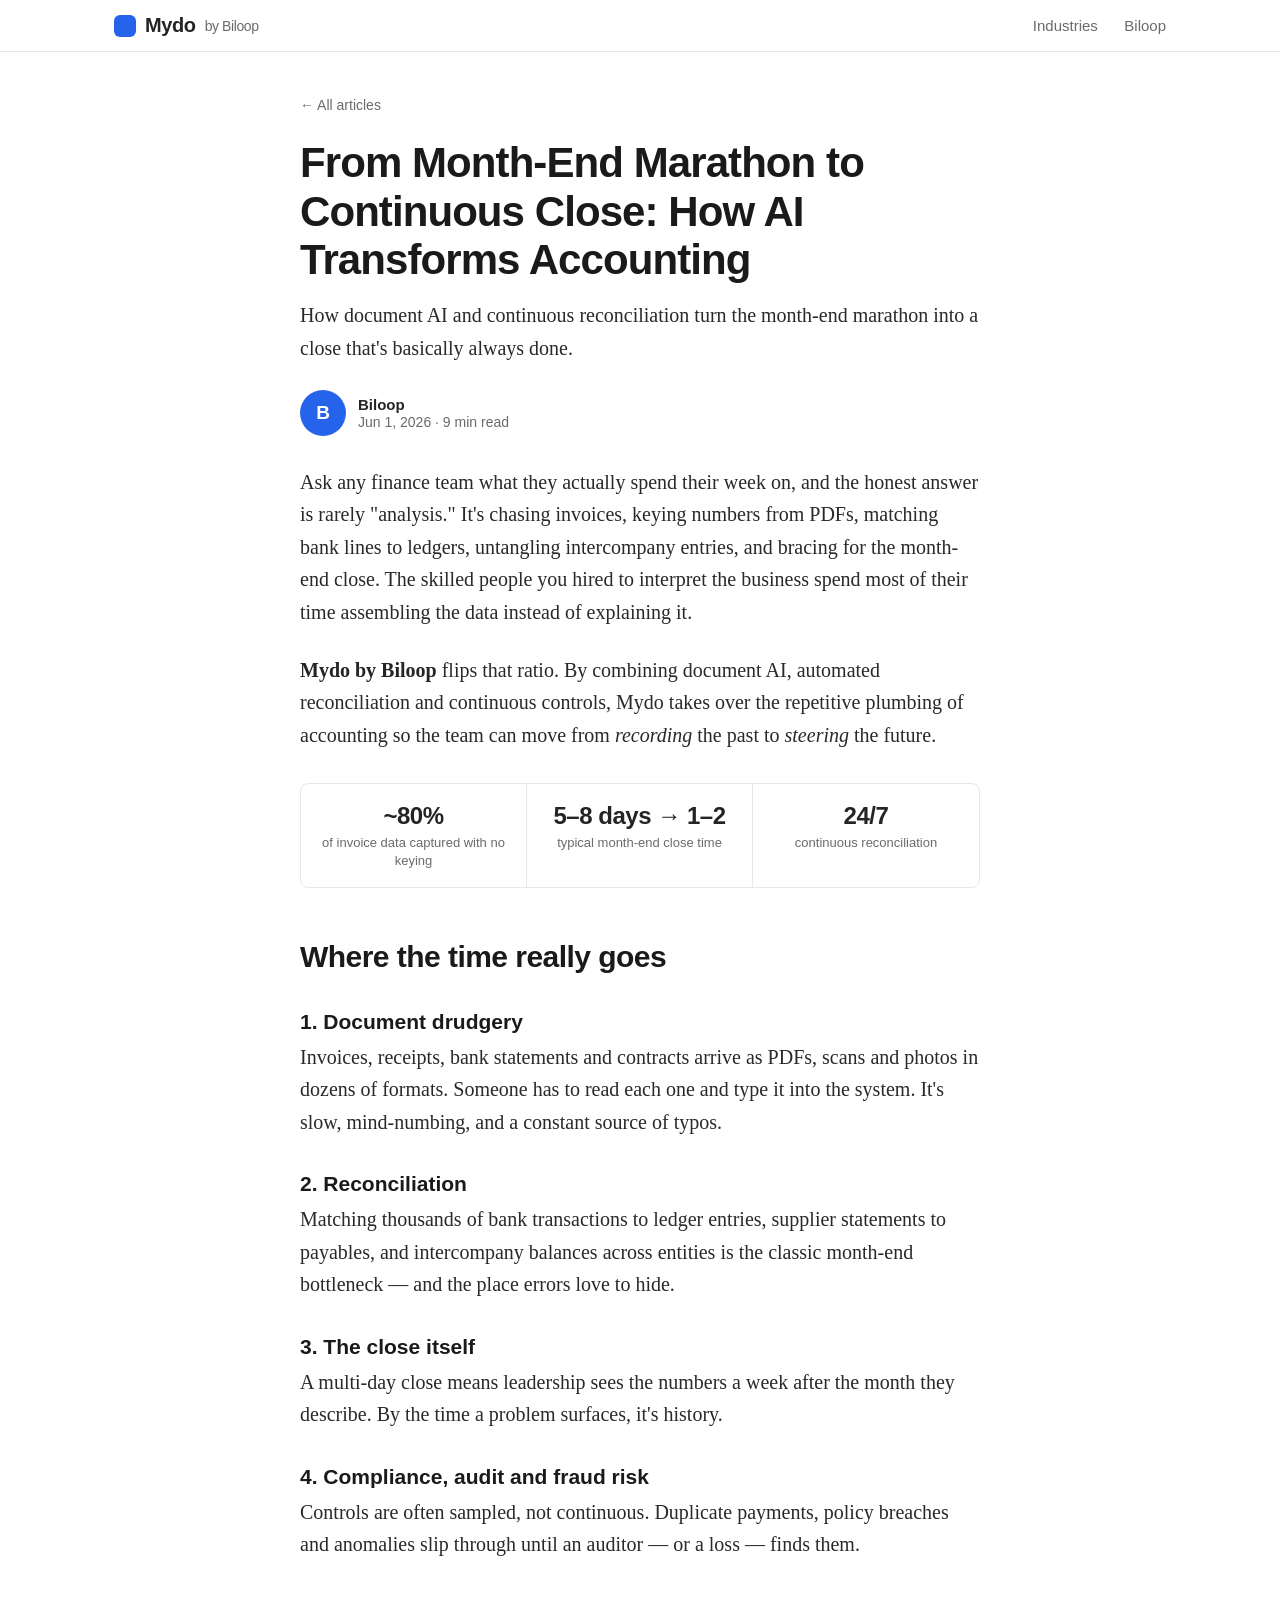
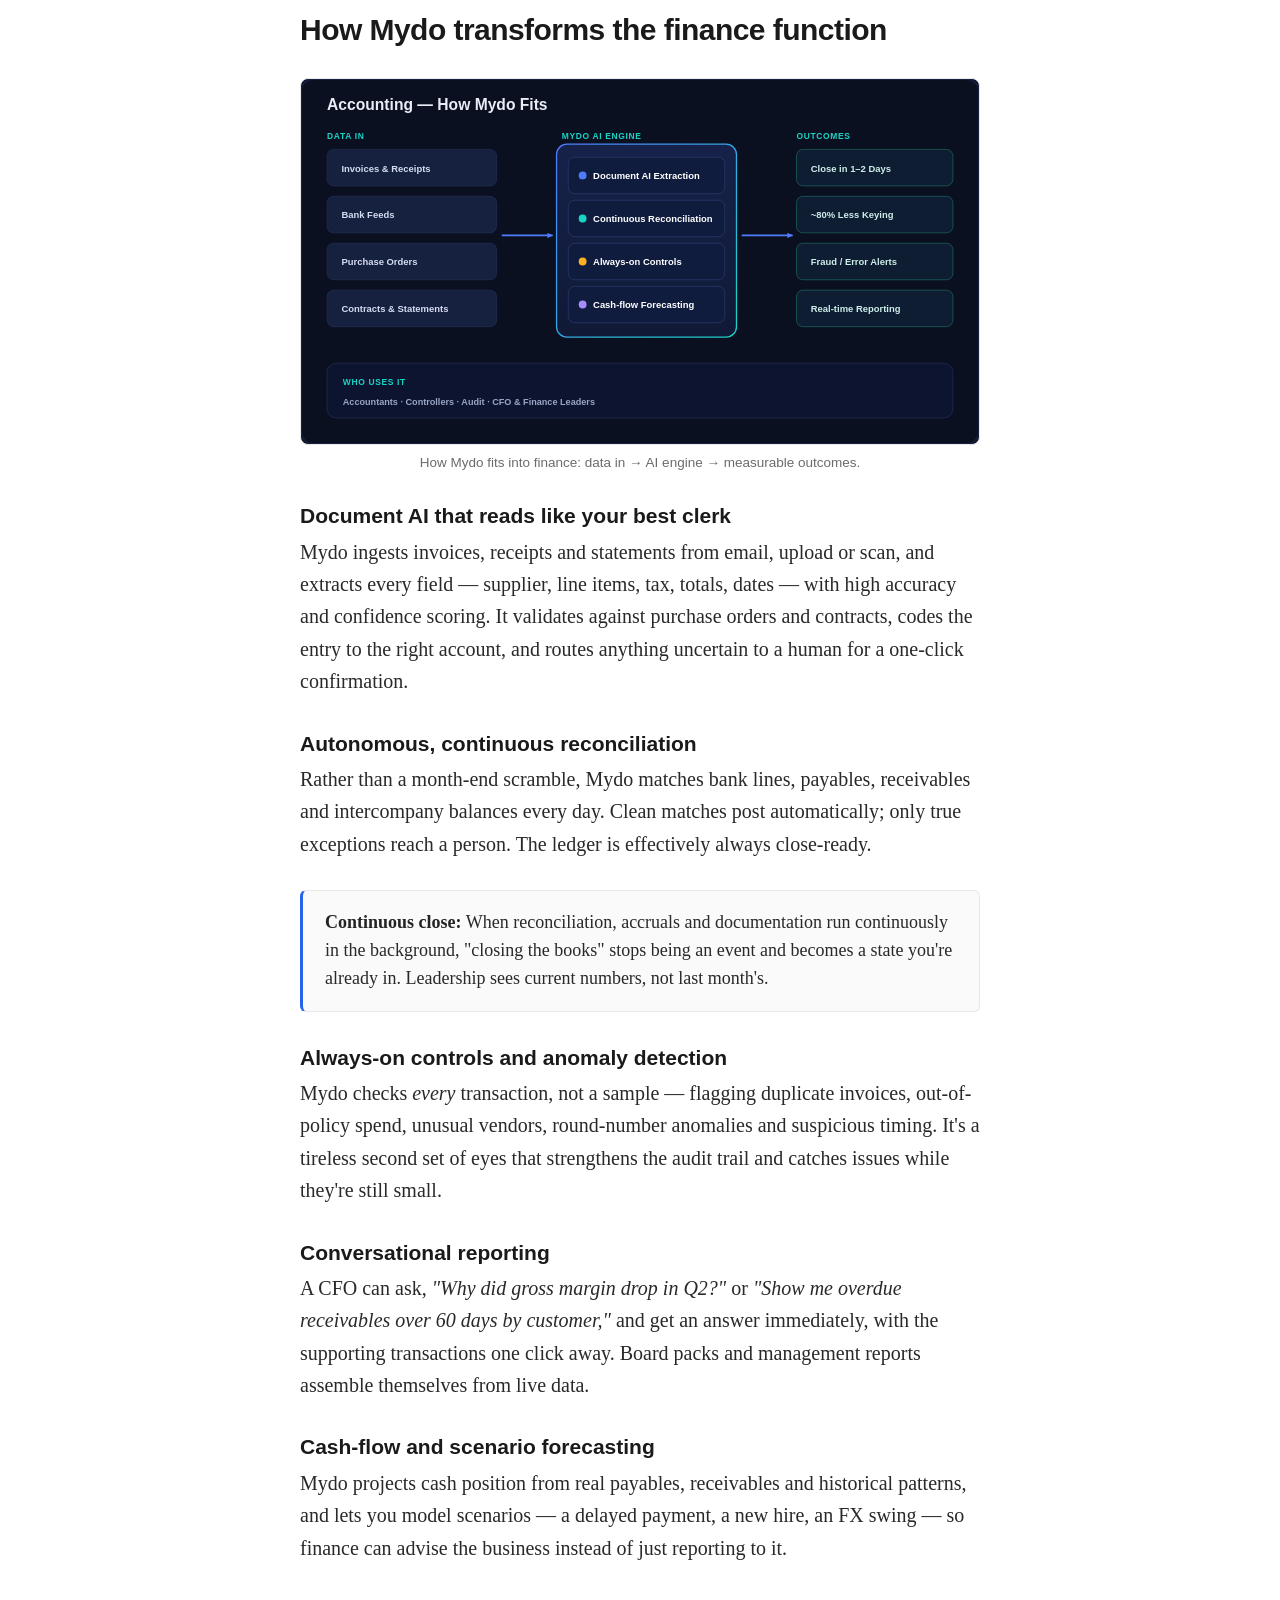
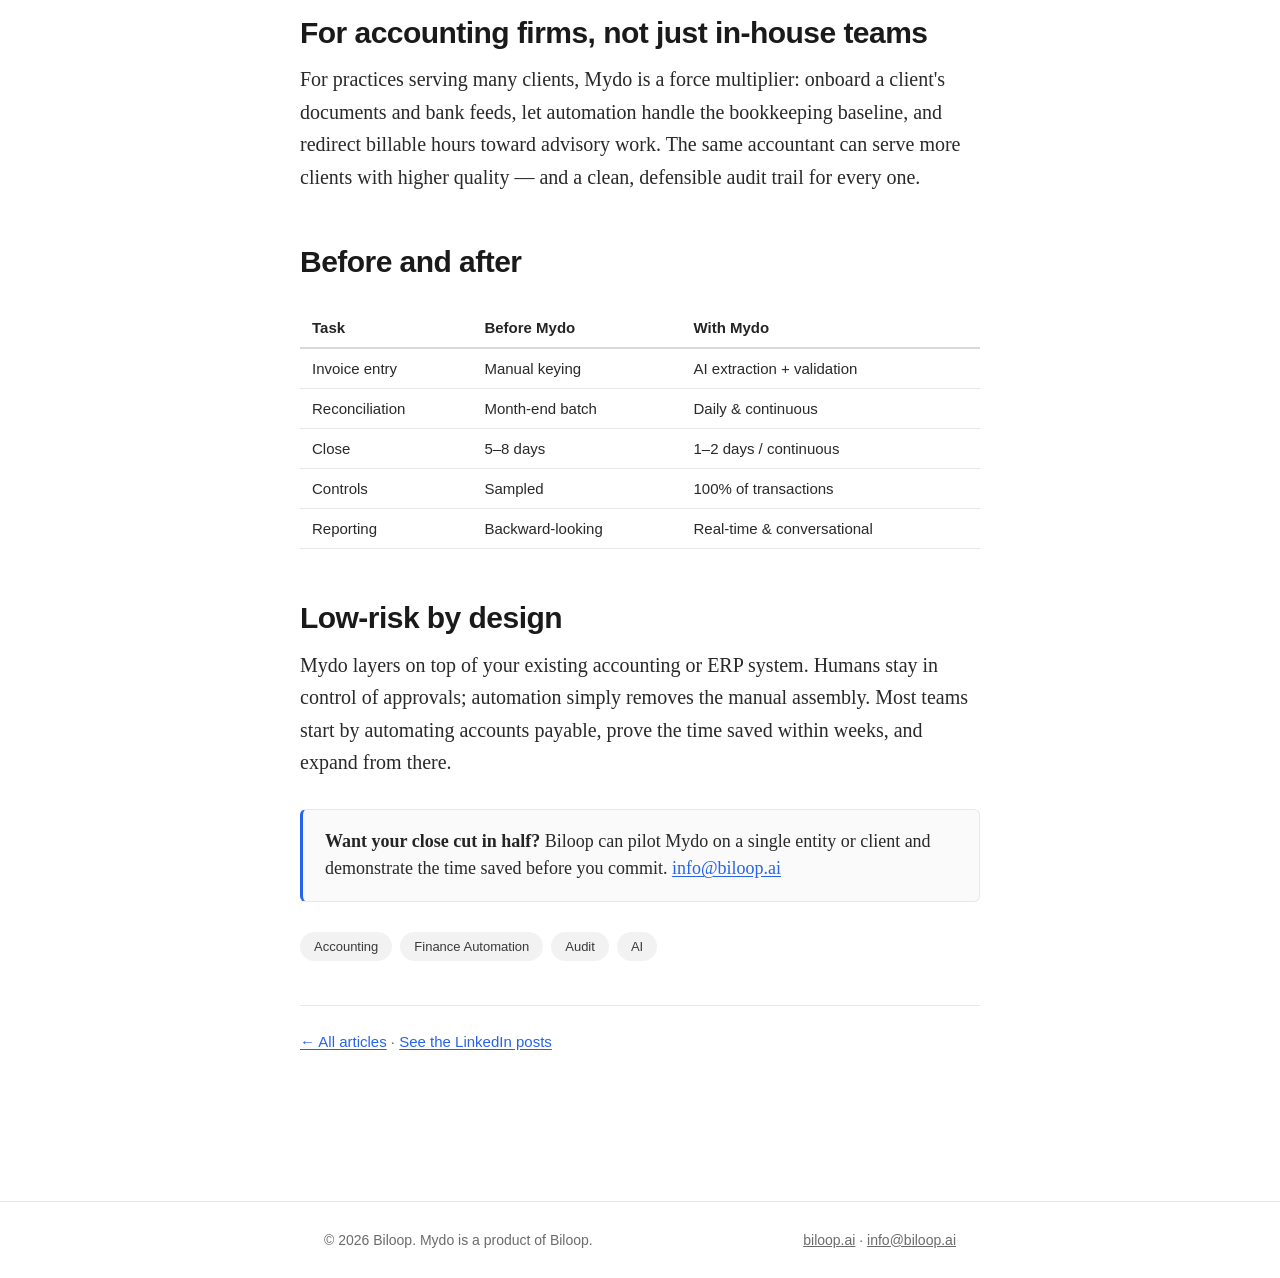
==== commit 3b746d4b: "Drop top feature banners so articles open straight into text (Medium-style)" ====
--- a/blogs/accounting.html
+++ b/blogs/accounting.html
@@ -29,7 +29,6 @@
         <div class="byline-sub">Jun 1, 2026 · 9 min read</div>
       </div>
     </div>
-    <figure class="feature"><img src="../assets/img/accounting-banner.svg" alt="Accounting — continuous close, autonomous books" /></figure>
 
     <p>Ask any finance team what they actually spend their week on, and the honest answer is rarely "analysis." It's chasing invoices, keying numbers from PDFs, matching bank lines to ledgers, untangling intercompany entries, and bracing for the month-end close. The skilled people you hired to interpret the business spend most of their time assembling the data instead of explaining it.</p>
 
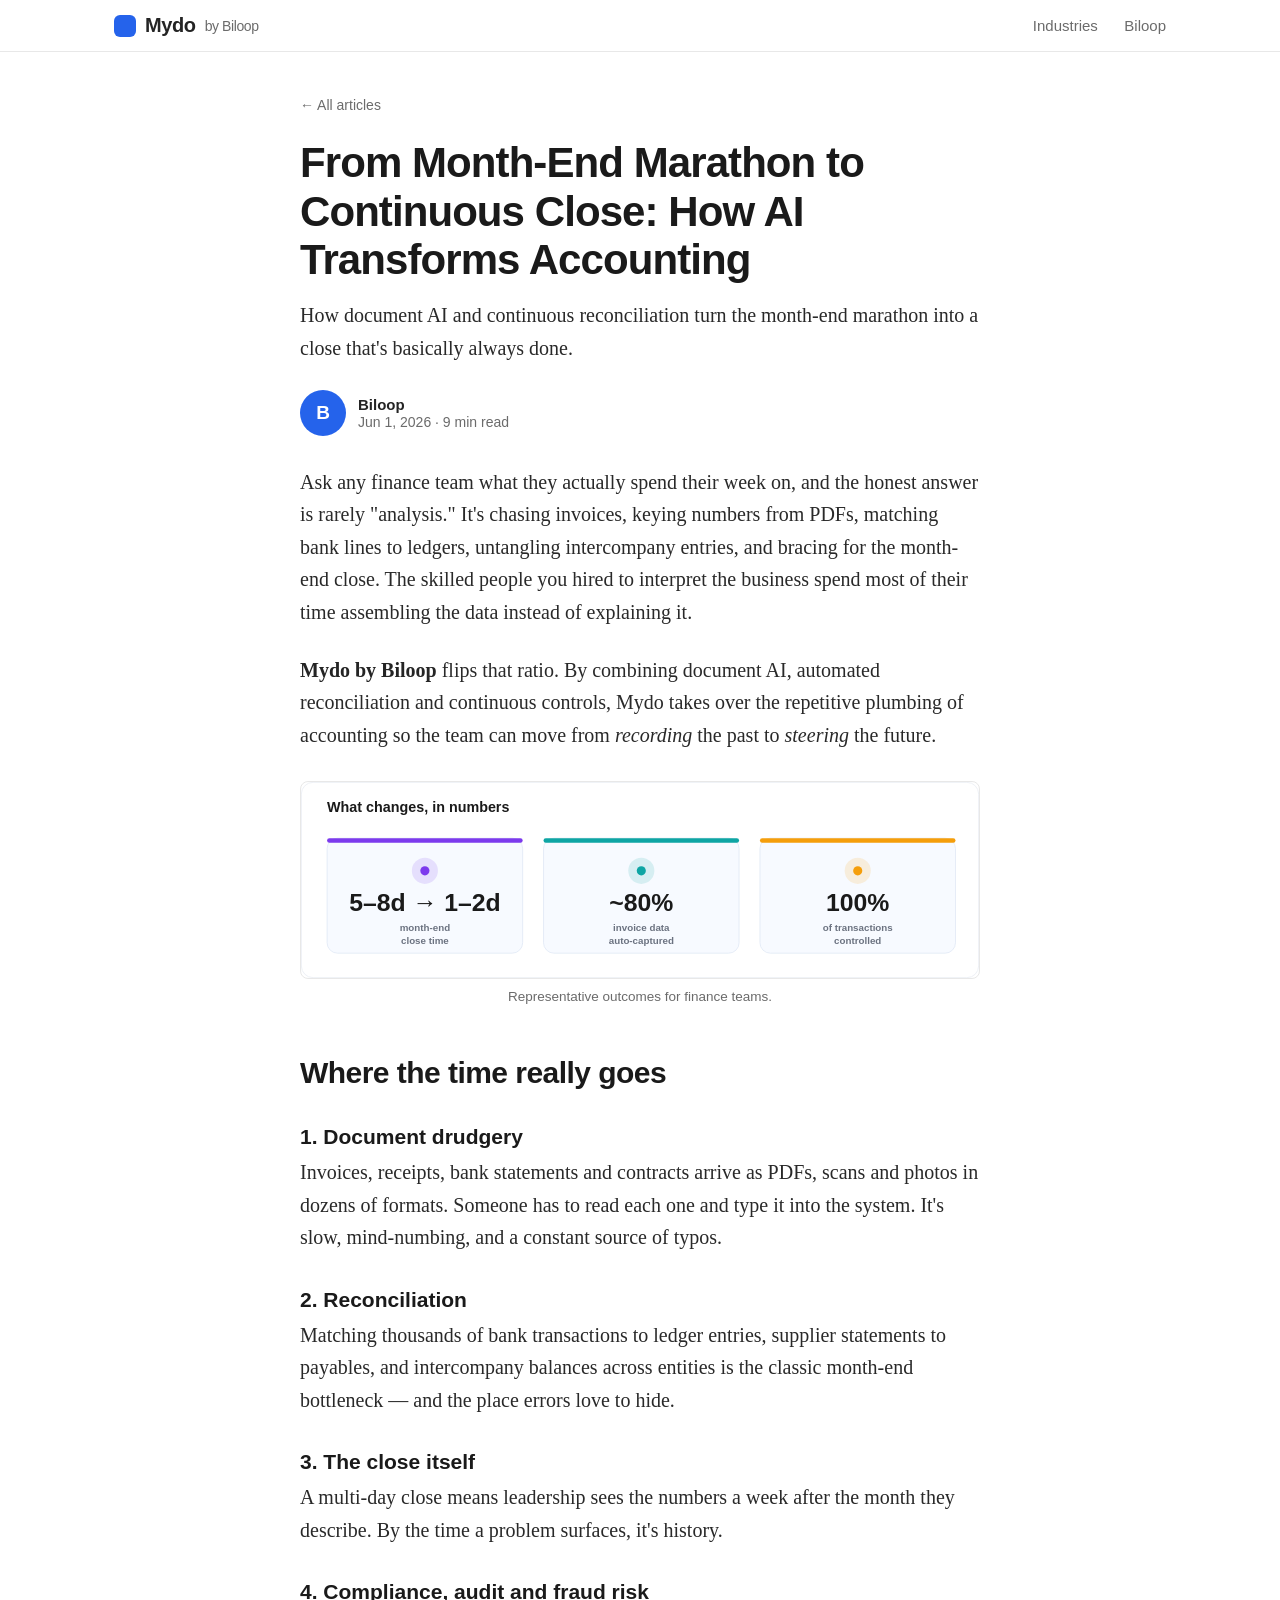
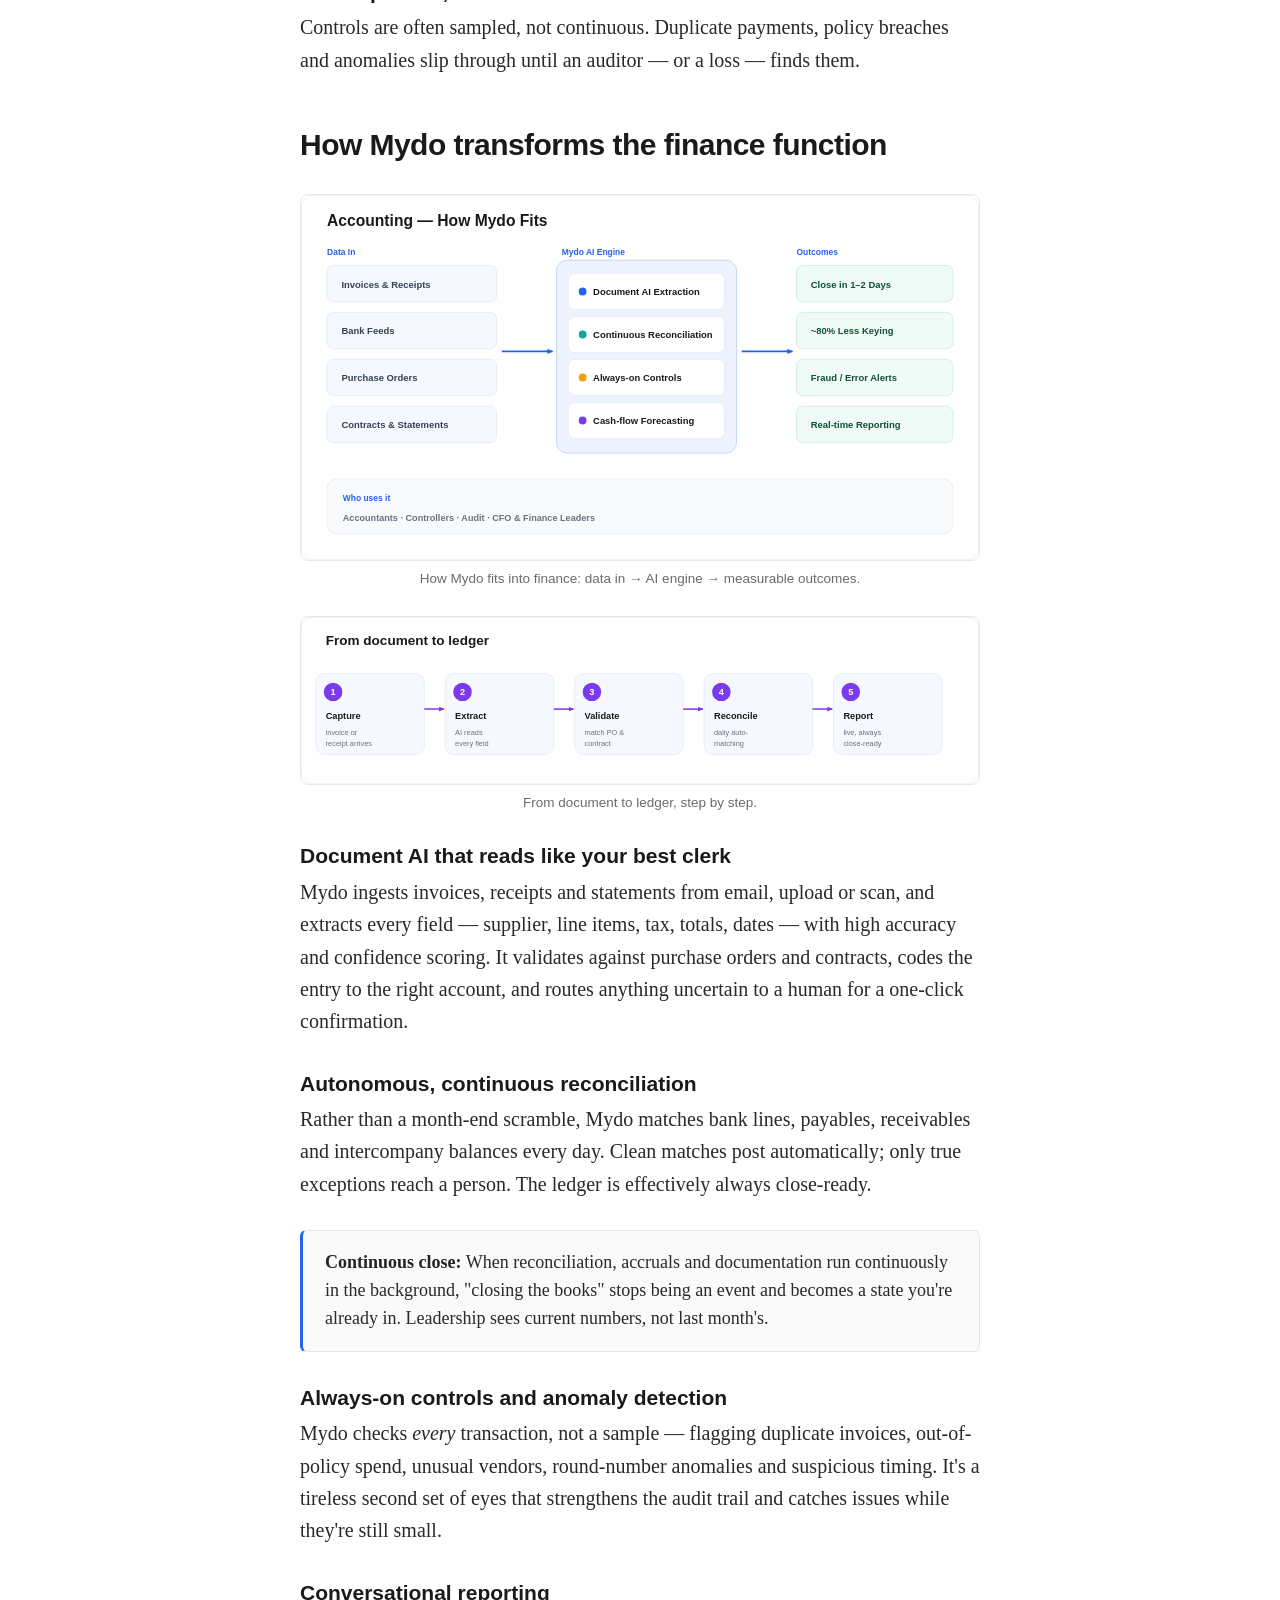
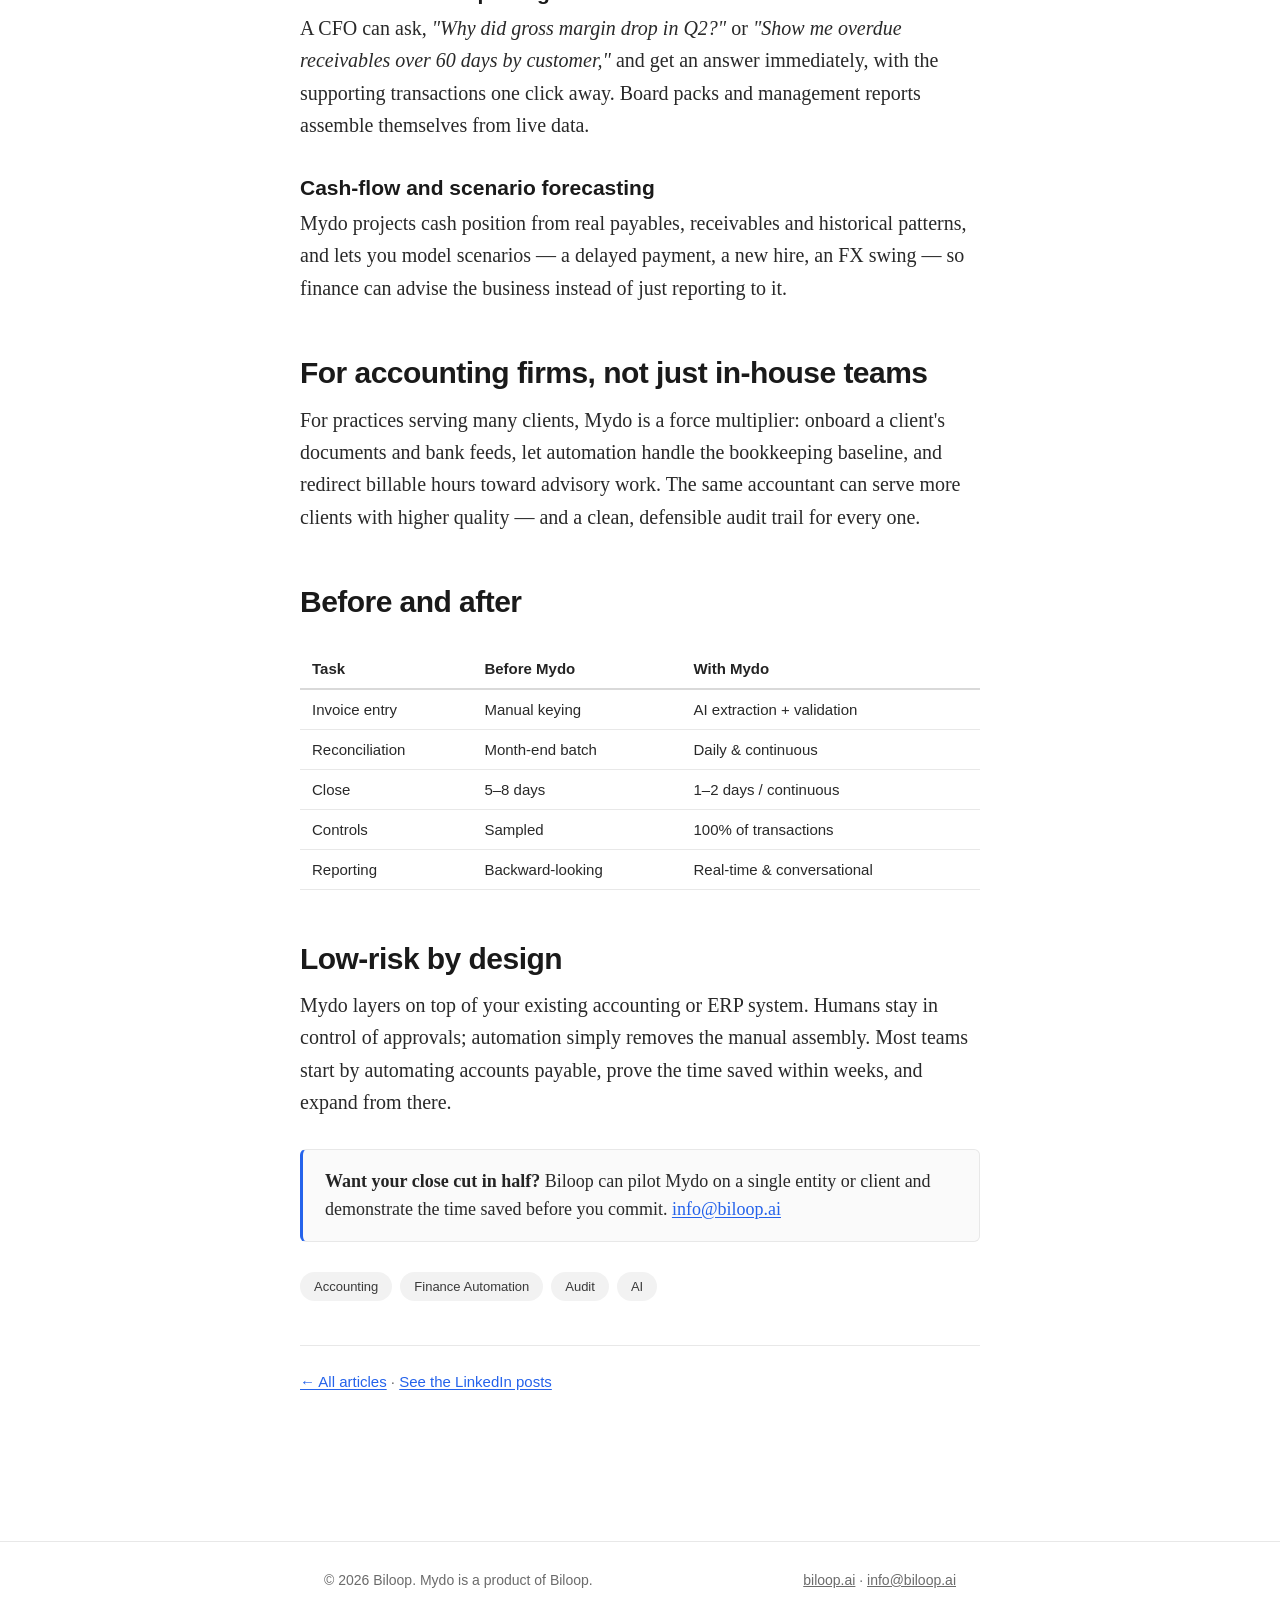
==== commit 86245b05: "Add light-themed visual system: more diagrams, flows, infographics, icons - Re-skin all architecture" ====
--- a/blogs/accounting.html
+++ b/blogs/accounting.html
@@ -34,11 +34,10 @@
 
     <p><strong>Mydo by Biloop</strong> flips that ratio. By combining document AI, automated reconciliation and continuous controls, Mydo takes over the repetitive plumbing of accounting so the team can move from <em>recording</em> the past to <em>steering</em> the future.</p>
 
-    <div class="kpi-row">
-      <div class="kpi"><b>~80%</b><span>of invoice data captured with no keying</span></div>
-      <div class="kpi"><b>5–8 days → 1–2</b><span>typical month-end close time</span></div>
-      <div class="kpi"><b>24/7</b><span>continuous reconciliation</span></div>
-    </div>
+    <figure class="diagram">
+      <img src="../assets/img/accounting-impact.svg" alt="Key outcomes Mydo targets, shown as headline numbers" />
+      <figcaption>Representative outcomes for finance teams.</figcaption>
+    </figure>
 
     <h2>Where the time really goes</h2>
     <h3>1. Document drudgery</h3>
@@ -58,6 +57,11 @@
     <figure class="diagram">
       <img src="../assets/img/accounting-architecture.svg" alt="Accounting data flow: invoices, bank feeds, purchase orders and contracts feed Mydo's document AI, continuous reconciliation, controls and forecasting, producing a faster close, less keying, fraud alerts and real-time reporting" />
       <figcaption>How Mydo fits into finance: data in → AI engine → measurable outcomes.</figcaption>
+    </figure>
+
+    <figure class="diagram">
+      <img src="../assets/img/accounting-flow.svg" alt="Step-by-step Mydo workflow for accounting" />
+      <figcaption>From document to ledger, step by step.</figcaption>
     </figure>
 
     <h3>Document AI that reads like your best clerk</h3>
--- a/assets/css/style.css
+++ b/assets/css/style.css
@@ -145,8 +145,10 @@
 figure.diagram { margin: 30px 0; }
 figure.diagram img, img.diagram {
   width: 100%; height: auto; display: block;
-  border: 1px solid var(--line); border-radius: 8px; background: #0e1630;
-}
+  border: 1px solid var(--line); border-radius: 8px; background: #fff;
+}
+.iconstrip { margin: 18px 0 6px; }
+.iconstrip img { width: 100%; height: auto; display: block; }
 figure figcaption {
   font-family: var(--sans); color: var(--muted); font-size: 13.5px;
   text-align: center; margin-top: 10px;
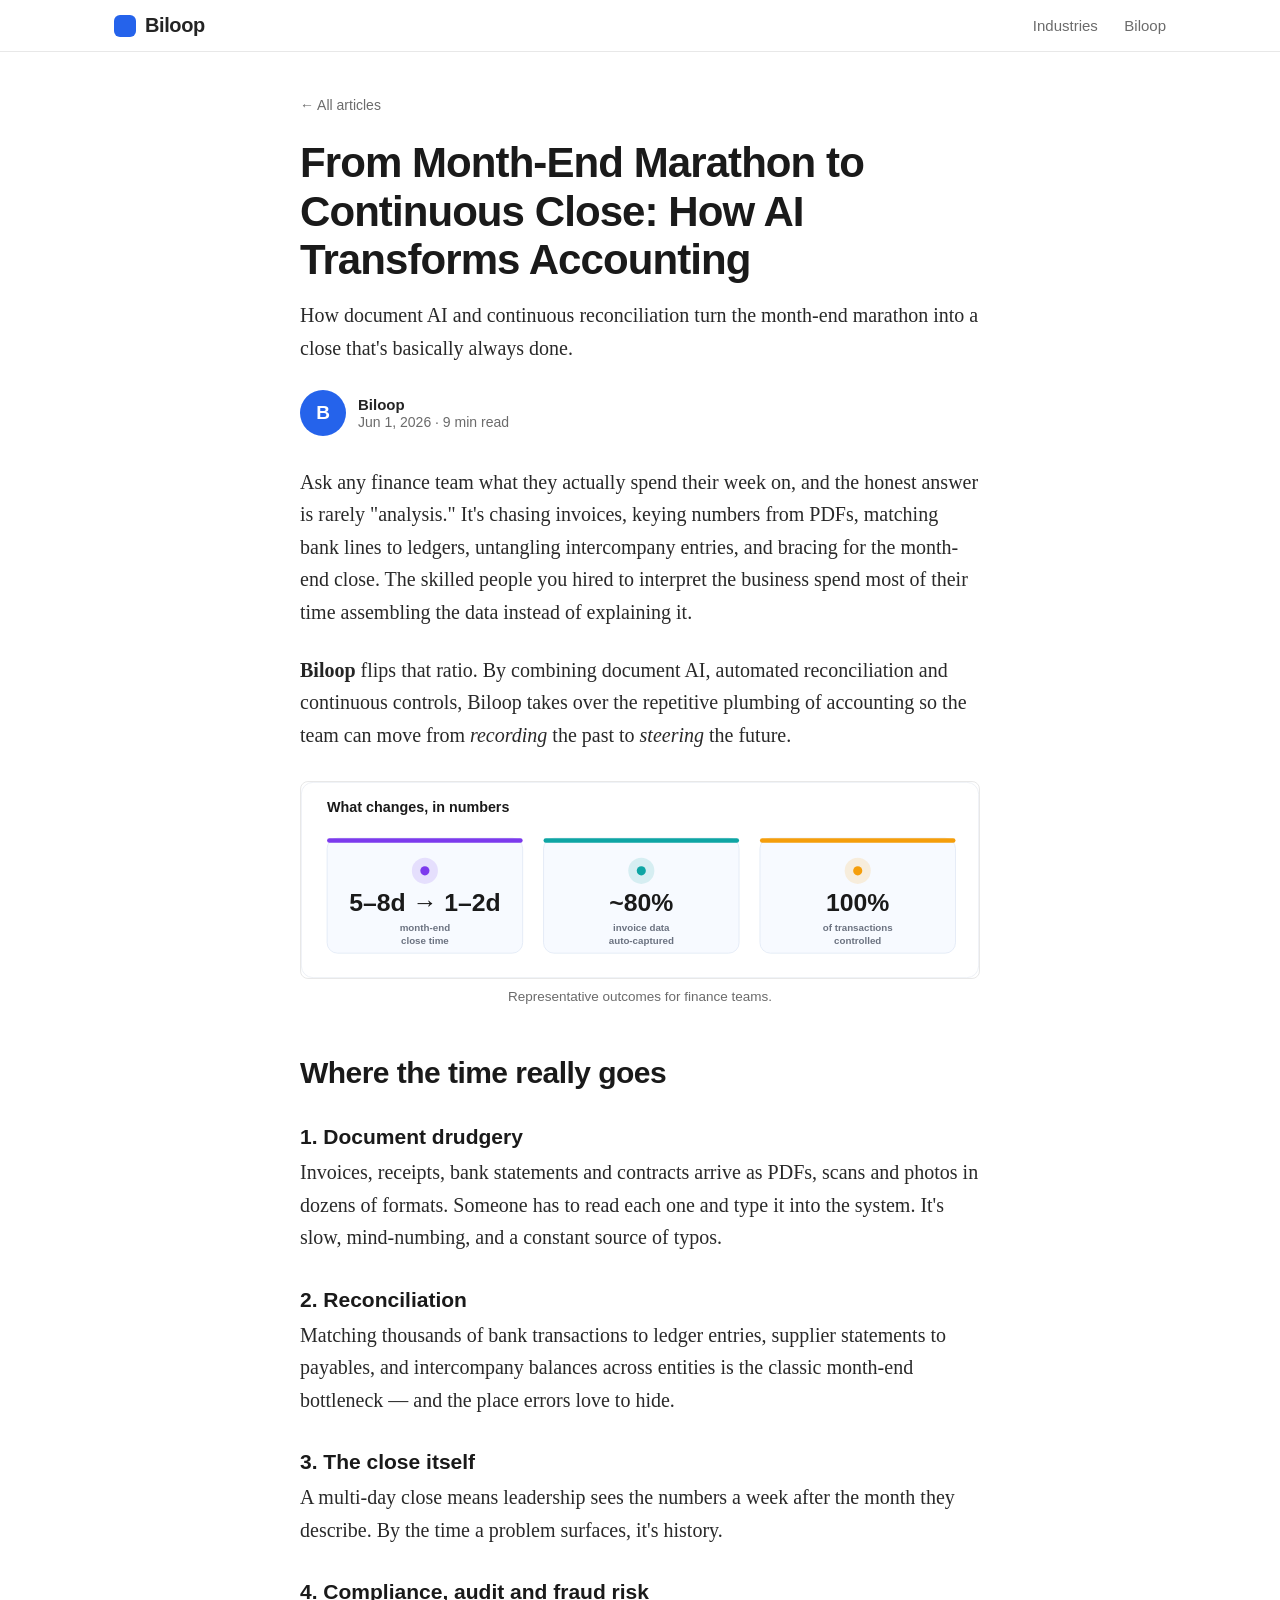
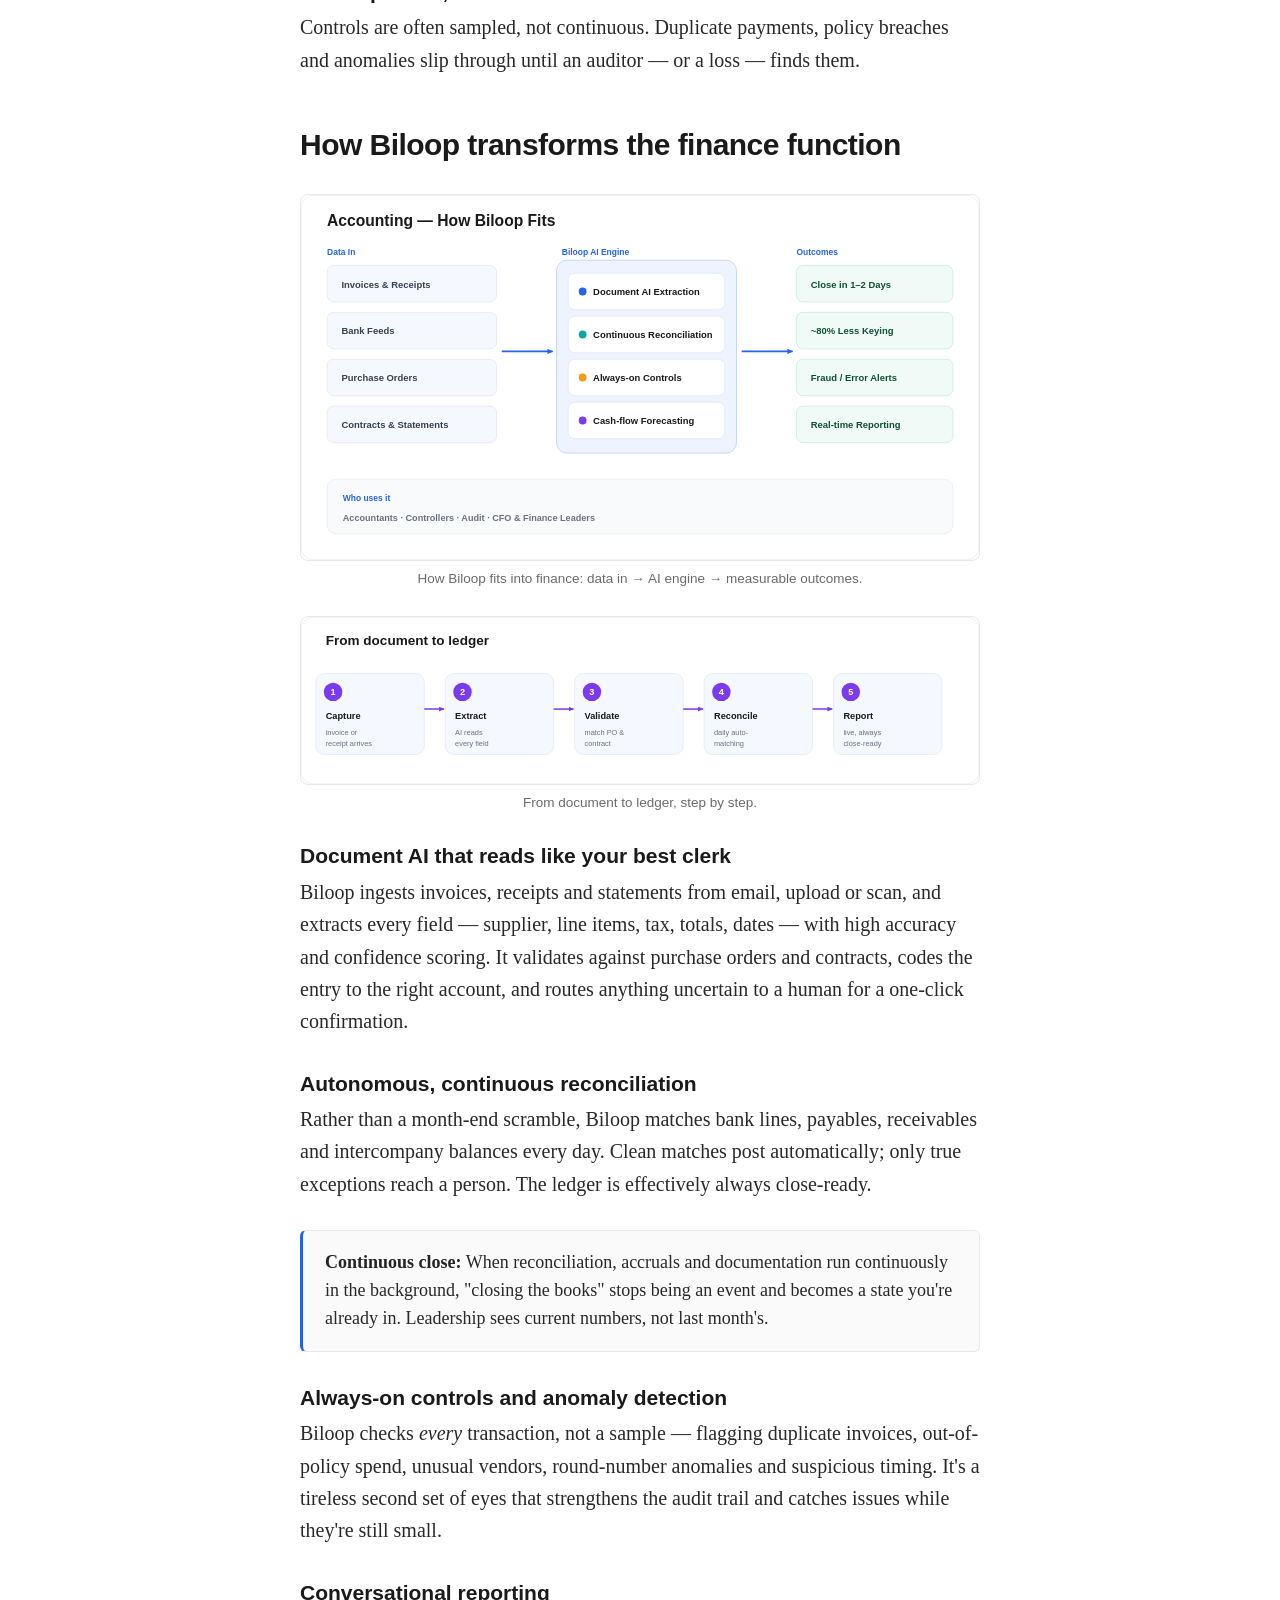
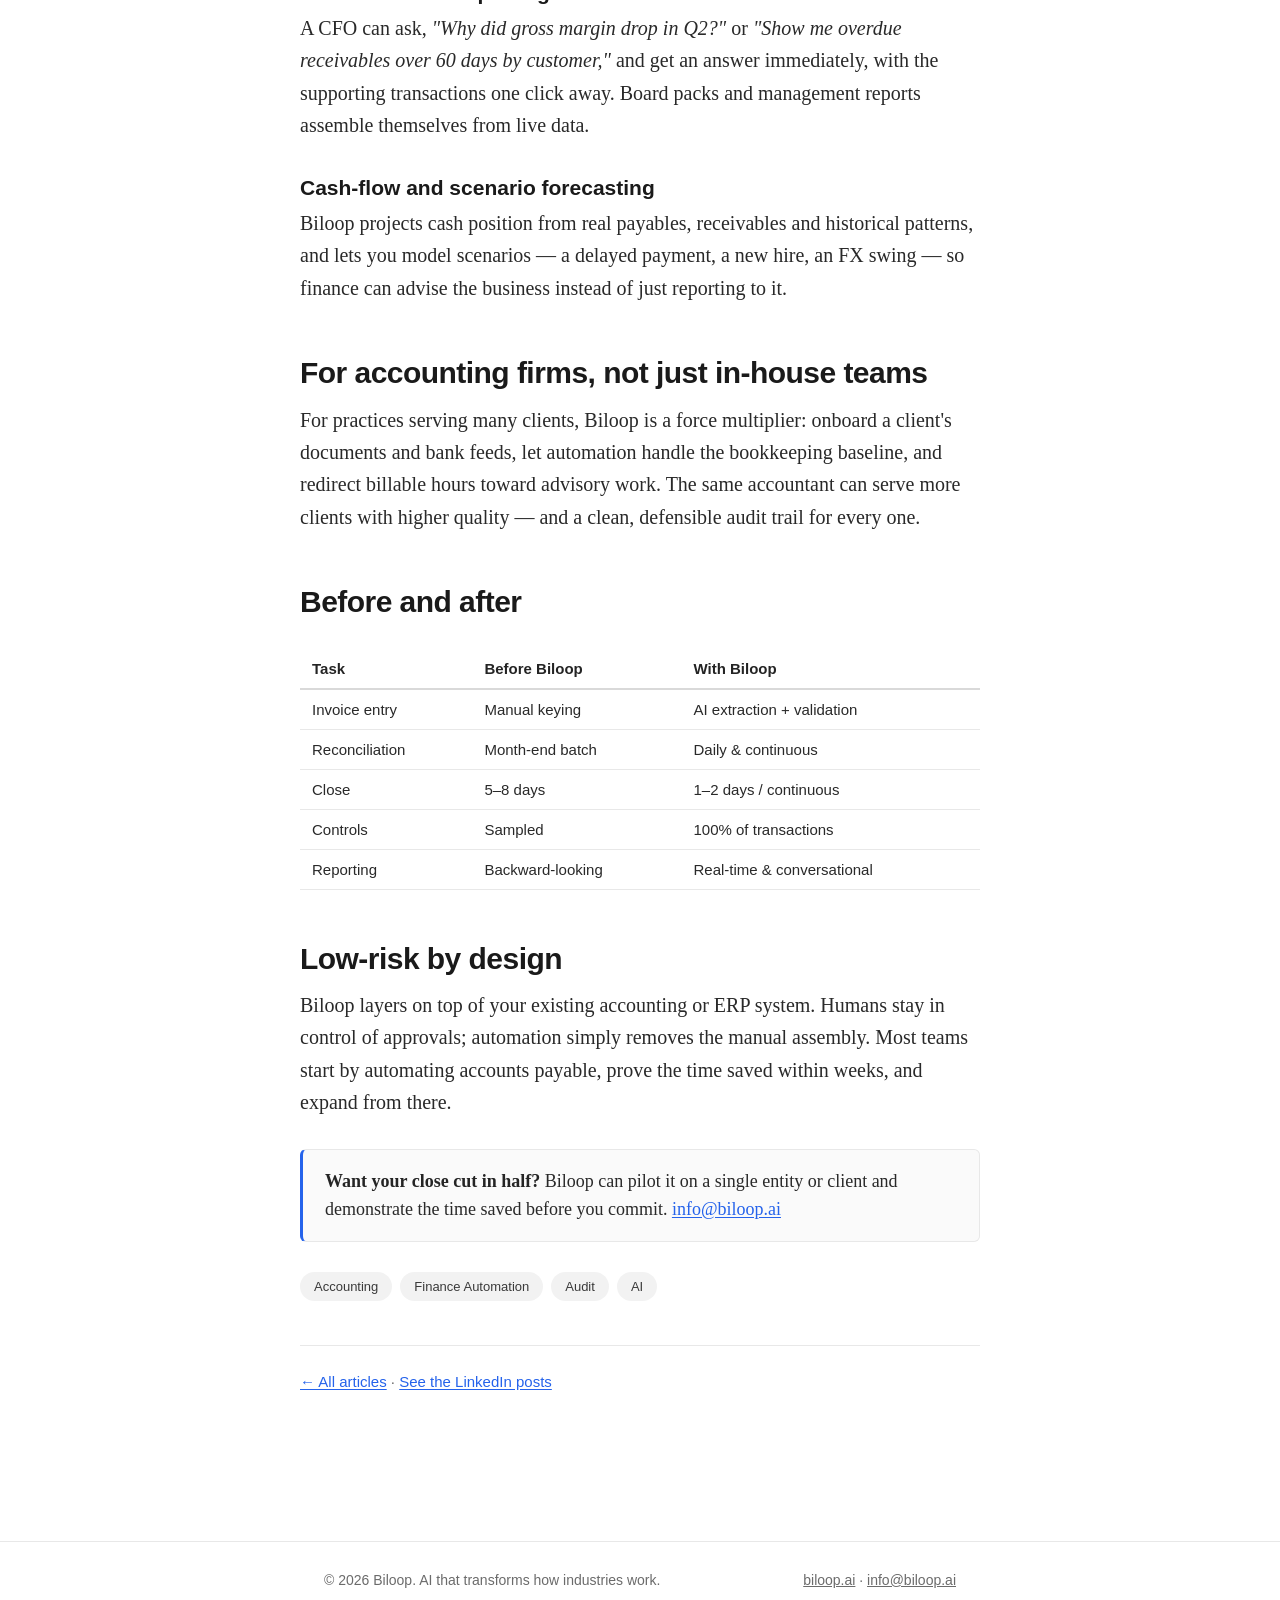
==== commit e3c8002c: "Rebrand product: Biloop (default) and Medloop for pharmacy/healthcare - Pharmacy blog, its LinkedIn " ====
--- a/blogs/accounting.html
+++ b/blogs/accounting.html
@@ -3,14 +3,14 @@
 <head>
   <meta charset="UTF-8" />
   <meta name="viewport" content="width=device-width, initial-scale=1.0" />
-  <title>How AI Transforms Accounting — Mydo by Biloop</title>
-  <meta name="description" content="From manual reconciliation and slow closes to autonomous, continuous accounting — see how Mydo by Biloop transforms finance teams." />
+  <title>How AI Transforms Accounting — Biloop</title>
+  <meta name="description" content="From manual reconciliation and slow closes to autonomous, continuous accounting — see how Biloop transforms finance teams." />
   <link rel="stylesheet" href="../assets/css/style.css" />
 </head>
 <body>
   <header class="site-header">
     <nav class="nav">
-      <a class="brand" href="../index.html"><span class="dot"></span> Mydo <small>by Biloop</small></a>
+      <a class="brand" href="../index.html"><span class="dot"></span> Biloop</a>
       <div class="nav-links">
         <a href="../index.html#industries">Industries</a>
         <a href="https://biloop.ai" target="_blank" rel="noopener">Biloop</a>
@@ -32,10 +32,10 @@
 
     <p>Ask any finance team what they actually spend their week on, and the honest answer is rarely "analysis." It's chasing invoices, keying numbers from PDFs, matching bank lines to ledgers, untangling intercompany entries, and bracing for the month-end close. The skilled people you hired to interpret the business spend most of their time assembling the data instead of explaining it.</p>
 
-    <p><strong>Mydo by Biloop</strong> flips that ratio. By combining document AI, automated reconciliation and continuous controls, Mydo takes over the repetitive plumbing of accounting so the team can move from <em>recording</em> the past to <em>steering</em> the future.</p>
+    <p><strong>Biloop</strong> flips that ratio. By combining document AI, automated reconciliation and continuous controls, Biloop takes over the repetitive plumbing of accounting so the team can move from <em>recording</em> the past to <em>steering</em> the future.</p>
 
     <figure class="diagram">
-      <img src="../assets/img/accounting-impact.svg" alt="Key outcomes Mydo targets, shown as headline numbers" />
+      <img src="../assets/img/accounting-impact.svg" alt="Key outcomes Biloop targets, shown as headline numbers" />
       <figcaption>Representative outcomes for finance teams.</figcaption>
     </figure>
 
@@ -52,43 +52,43 @@
     <h3>4. Compliance, audit and fraud risk</h3>
     <p>Controls are often sampled, not continuous. Duplicate payments, policy breaches and anomalies slip through until an auditor — or a loss — finds them.</p>
 
-    <h2>How Mydo transforms the finance function</h2>
+    <h2>How Biloop transforms the finance function</h2>
 
     <figure class="diagram">
-      <img src="../assets/img/accounting-architecture.svg" alt="Accounting data flow: invoices, bank feeds, purchase orders and contracts feed Mydo's document AI, continuous reconciliation, controls and forecasting, producing a faster close, less keying, fraud alerts and real-time reporting" />
-      <figcaption>How Mydo fits into finance: data in → AI engine → measurable outcomes.</figcaption>
+      <img src="../assets/img/accounting-architecture.svg" alt="Accounting data flow: invoices, bank feeds, purchase orders and contracts feed Biloop's document AI, continuous reconciliation, controls and forecasting, producing a faster close, less keying, fraud alerts and real-time reporting" />
+      <figcaption>How Biloop fits into finance: data in → AI engine → measurable outcomes.</figcaption>
     </figure>
 
     <figure class="diagram">
-      <img src="../assets/img/accounting-flow.svg" alt="Step-by-step Mydo workflow for accounting" />
+      <img src="../assets/img/accounting-flow.svg" alt="Step-by-step Biloop workflow for accounting" />
       <figcaption>From document to ledger, step by step.</figcaption>
     </figure>
 
     <h3>Document AI that reads like your best clerk</h3>
-    <p>Mydo ingests invoices, receipts and statements from email, upload or scan, and extracts every field — supplier, line items, tax, totals, dates — with high accuracy and confidence scoring. It validates against purchase orders and contracts, codes the entry to the right account, and routes anything uncertain to a human for a one-click confirmation.</p>
+    <p>Biloop ingests invoices, receipts and statements from email, upload or scan, and extracts every field — supplier, line items, tax, totals, dates — with high accuracy and confidence scoring. It validates against purchase orders and contracts, codes the entry to the right account, and routes anything uncertain to a human for a one-click confirmation.</p>
 
     <h3>Autonomous, continuous reconciliation</h3>
-    <p>Rather than a month-end scramble, Mydo matches bank lines, payables, receivables and intercompany balances every day. Clean matches post automatically; only true exceptions reach a person. The ledger is effectively always close-ready.</p>
+    <p>Rather than a month-end scramble, Biloop matches bank lines, payables, receivables and intercompany balances every day. Clean matches post automatically; only true exceptions reach a person. The ledger is effectively always close-ready.</p>
 
     <div class="callout">
       <strong>Continuous close:</strong> When reconciliation, accruals and documentation run continuously in the background, "closing the books" stops being an event and becomes a state you're already in. Leadership sees current numbers, not last month's.
     </div>
 
     <h3>Always-on controls and anomaly detection</h3>
-    <p>Mydo checks <em>every</em> transaction, not a sample — flagging duplicate invoices, out-of-policy spend, unusual vendors, round-number anomalies and suspicious timing. It's a tireless second set of eyes that strengthens the audit trail and catches issues while they're still small.</p>
+    <p>Biloop checks <em>every</em> transaction, not a sample — flagging duplicate invoices, out-of-policy spend, unusual vendors, round-number anomalies and suspicious timing. It's a tireless second set of eyes that strengthens the audit trail and catches issues while they're still small.</p>
 
     <h3>Conversational reporting</h3>
     <p>A CFO can ask, <em>"Why did gross margin drop in Q2?"</em> or <em>"Show me overdue receivables over 60 days by customer,"</em> and get an answer immediately, with the supporting transactions one click away. Board packs and management reports assemble themselves from live data.</p>
 
     <h3>Cash-flow and scenario forecasting</h3>
-    <p>Mydo projects cash position from real payables, receivables and historical patterns, and lets you model scenarios — a delayed payment, a new hire, an FX swing — so finance can advise the business instead of just reporting to it.</p>
+    <p>Biloop projects cash position from real payables, receivables and historical patterns, and lets you model scenarios — a delayed payment, a new hire, an FX swing — so finance can advise the business instead of just reporting to it.</p>
 
     <h2>For accounting firms, not just in-house teams</h2>
-    <p>For practices serving many clients, Mydo is a force multiplier: onboard a client's documents and bank feeds, let automation handle the bookkeeping baseline, and redirect billable hours toward advisory work. The same accountant can serve more clients with higher quality — and a clean, defensible audit trail for every one.</p>
+    <p>For practices serving many clients, Biloop is a force multiplier: onboard a client's documents and bank feeds, let automation handle the bookkeeping baseline, and redirect billable hours toward advisory work. The same accountant can serve more clients with higher quality — and a clean, defensible audit trail for every one.</p>
 
     <h2>Before and after</h2>
     <table>
-      <tr><th>Task</th><th>Before Mydo</th><th>With Mydo</th></tr>
+      <tr><th>Task</th><th>Before Biloop</th><th>With Biloop</th></tr>
       <tr><td>Invoice entry</td><td>Manual keying</td><td>AI extraction + validation</td></tr>
       <tr><td>Reconciliation</td><td>Month-end batch</td><td>Daily &amp; continuous</td></tr>
       <tr><td>Close</td><td>5–8 days</td><td>1–2 days / continuous</td></tr>
@@ -97,10 +97,10 @@
     </table>
 
     <h2>Low-risk by design</h2>
-    <p>Mydo layers on top of your existing accounting or ERP system. Humans stay in control of approvals; automation simply removes the manual assembly. Most teams start by automating accounts payable, prove the time saved within weeks, and expand from there.</p>
+    <p>Biloop layers on top of your existing accounting or ERP system. Humans stay in control of approvals; automation simply removes the manual assembly. Most teams start by automating accounts payable, prove the time saved within weeks, and expand from there.</p>
 
     <div class="callout">
-      <strong>Want your close cut in half?</strong> Biloop can pilot Mydo on a single entity or client and demonstrate the time saved before you commit. <a href="mailto:info@biloop.ai">info@biloop.ai</a>
+      <strong>Want your close cut in half?</strong> Biloop can pilot it on a single entity or client and demonstrate the time saved before you commit. <a href="mailto:info@biloop.ai">info@biloop.ai</a>
     </div>
 
     <div class="tags"><span class="tag">Accounting</span><span class="tag">Finance Automation</span><span class="tag">Audit</span><span class="tag">AI</span></div>
@@ -111,7 +111,7 @@
 
   <footer class="site-footer">
     <div class="container">
-      <span>© 2026 Biloop. Mydo is a product of Biloop.</span>
+      <span>© 2026 Biloop. AI that transforms how industries work.</span>
       <span><a href="https://biloop.ai" target="_blank" rel="noopener">biloop.ai</a> · <a href="mailto:info@biloop.ai">info@biloop.ai</a></span>
     </div>
   </footer>
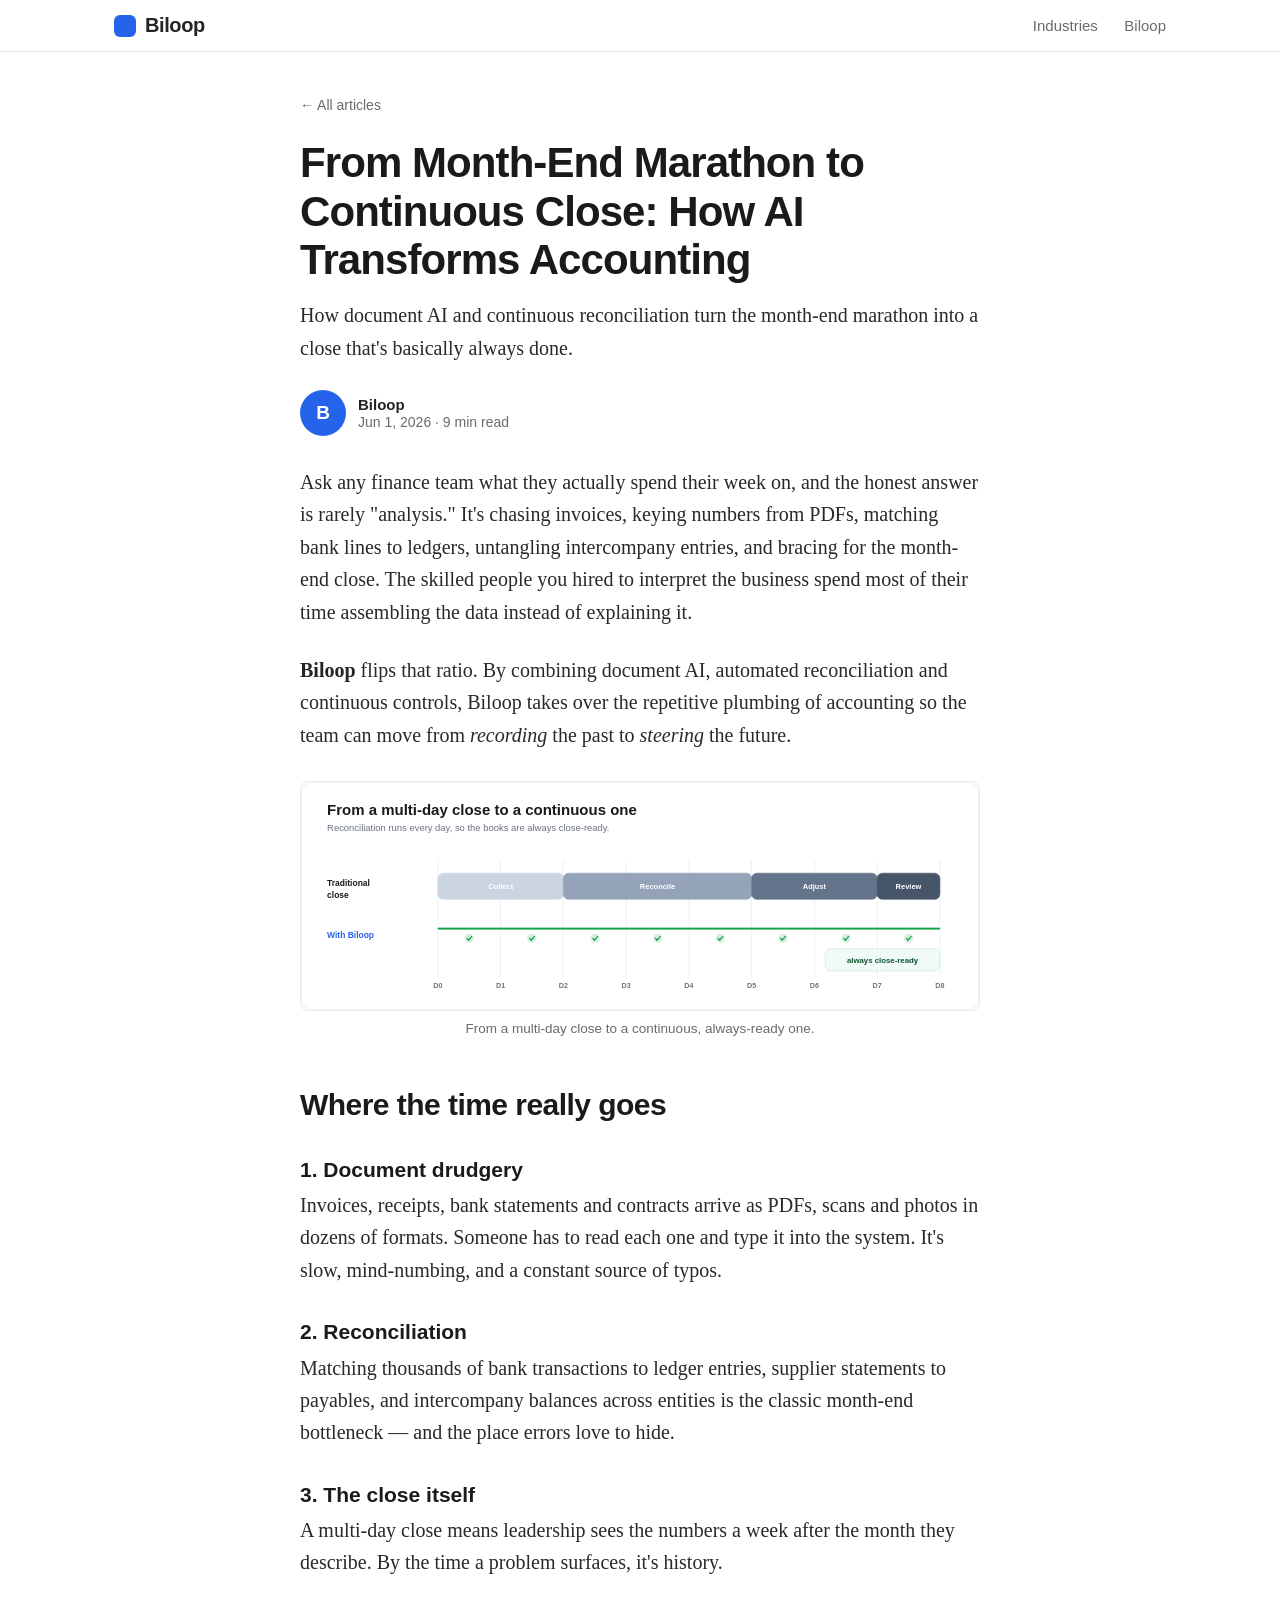
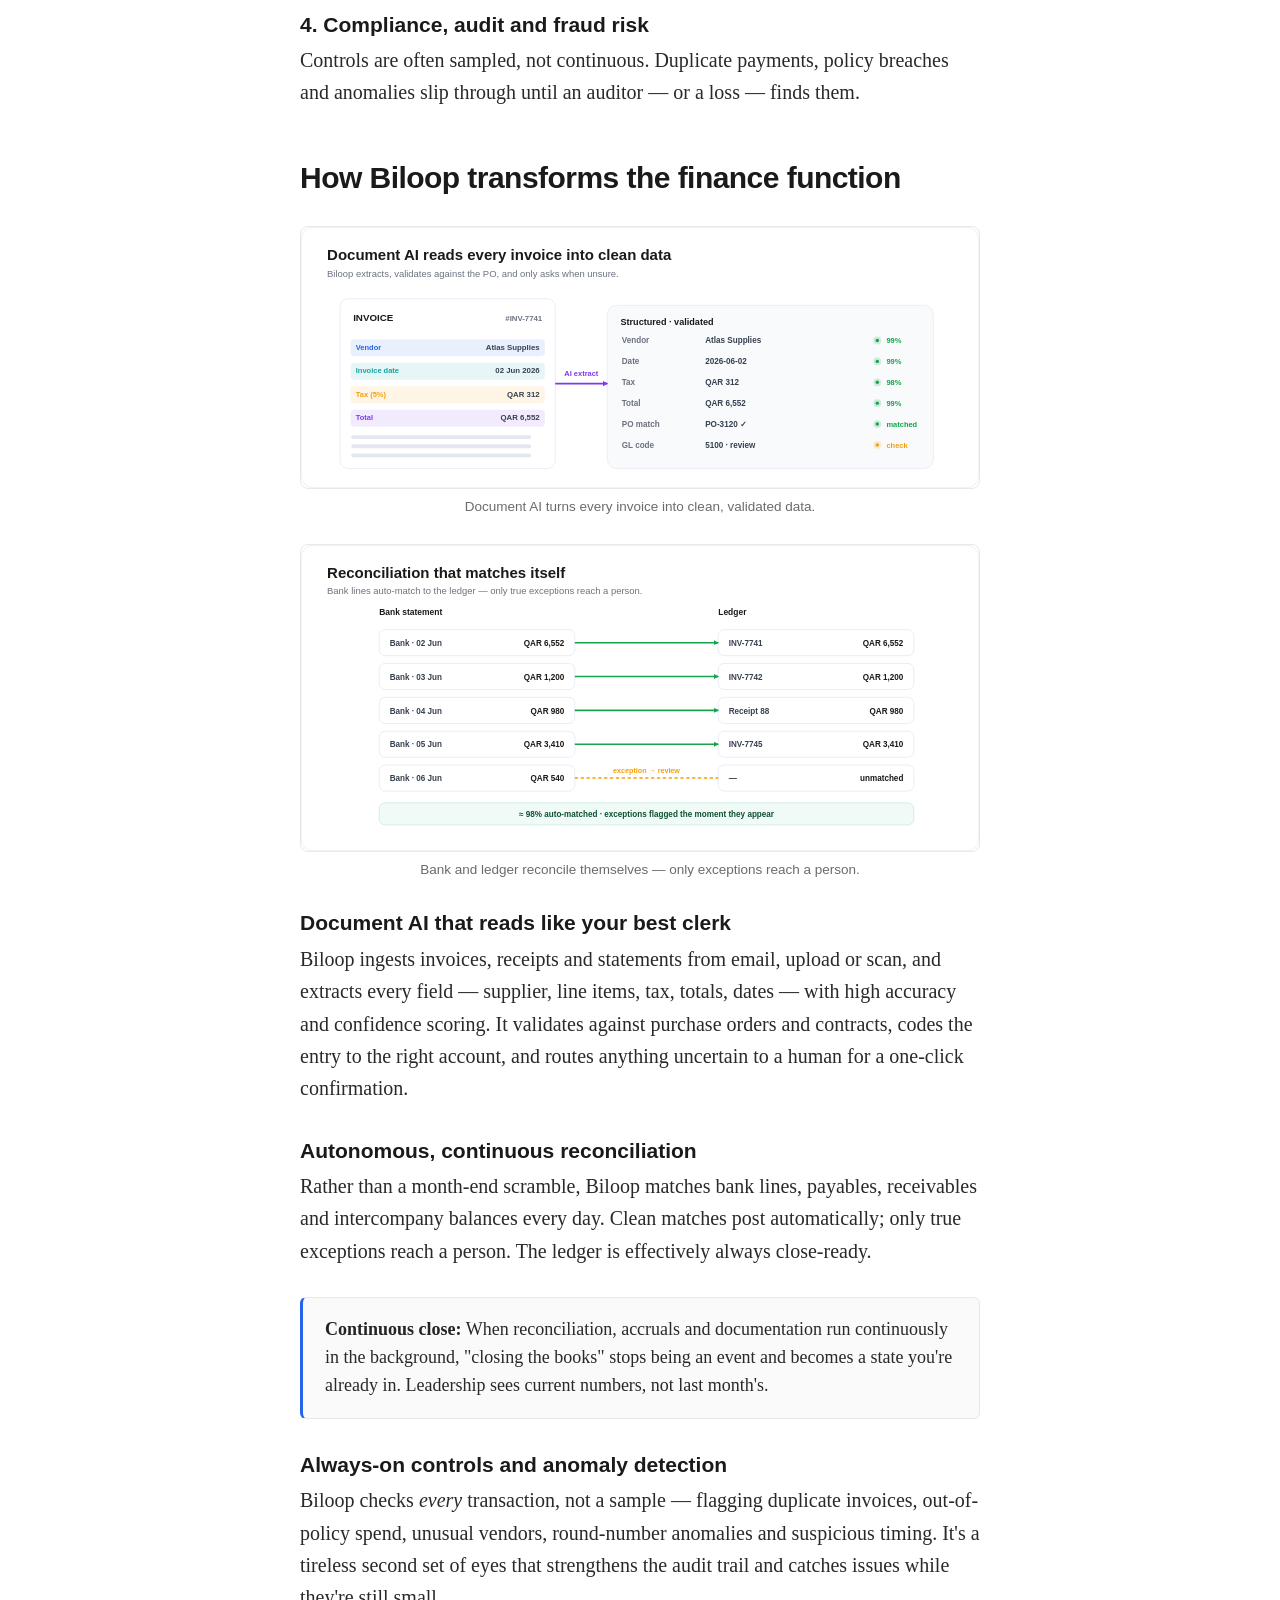
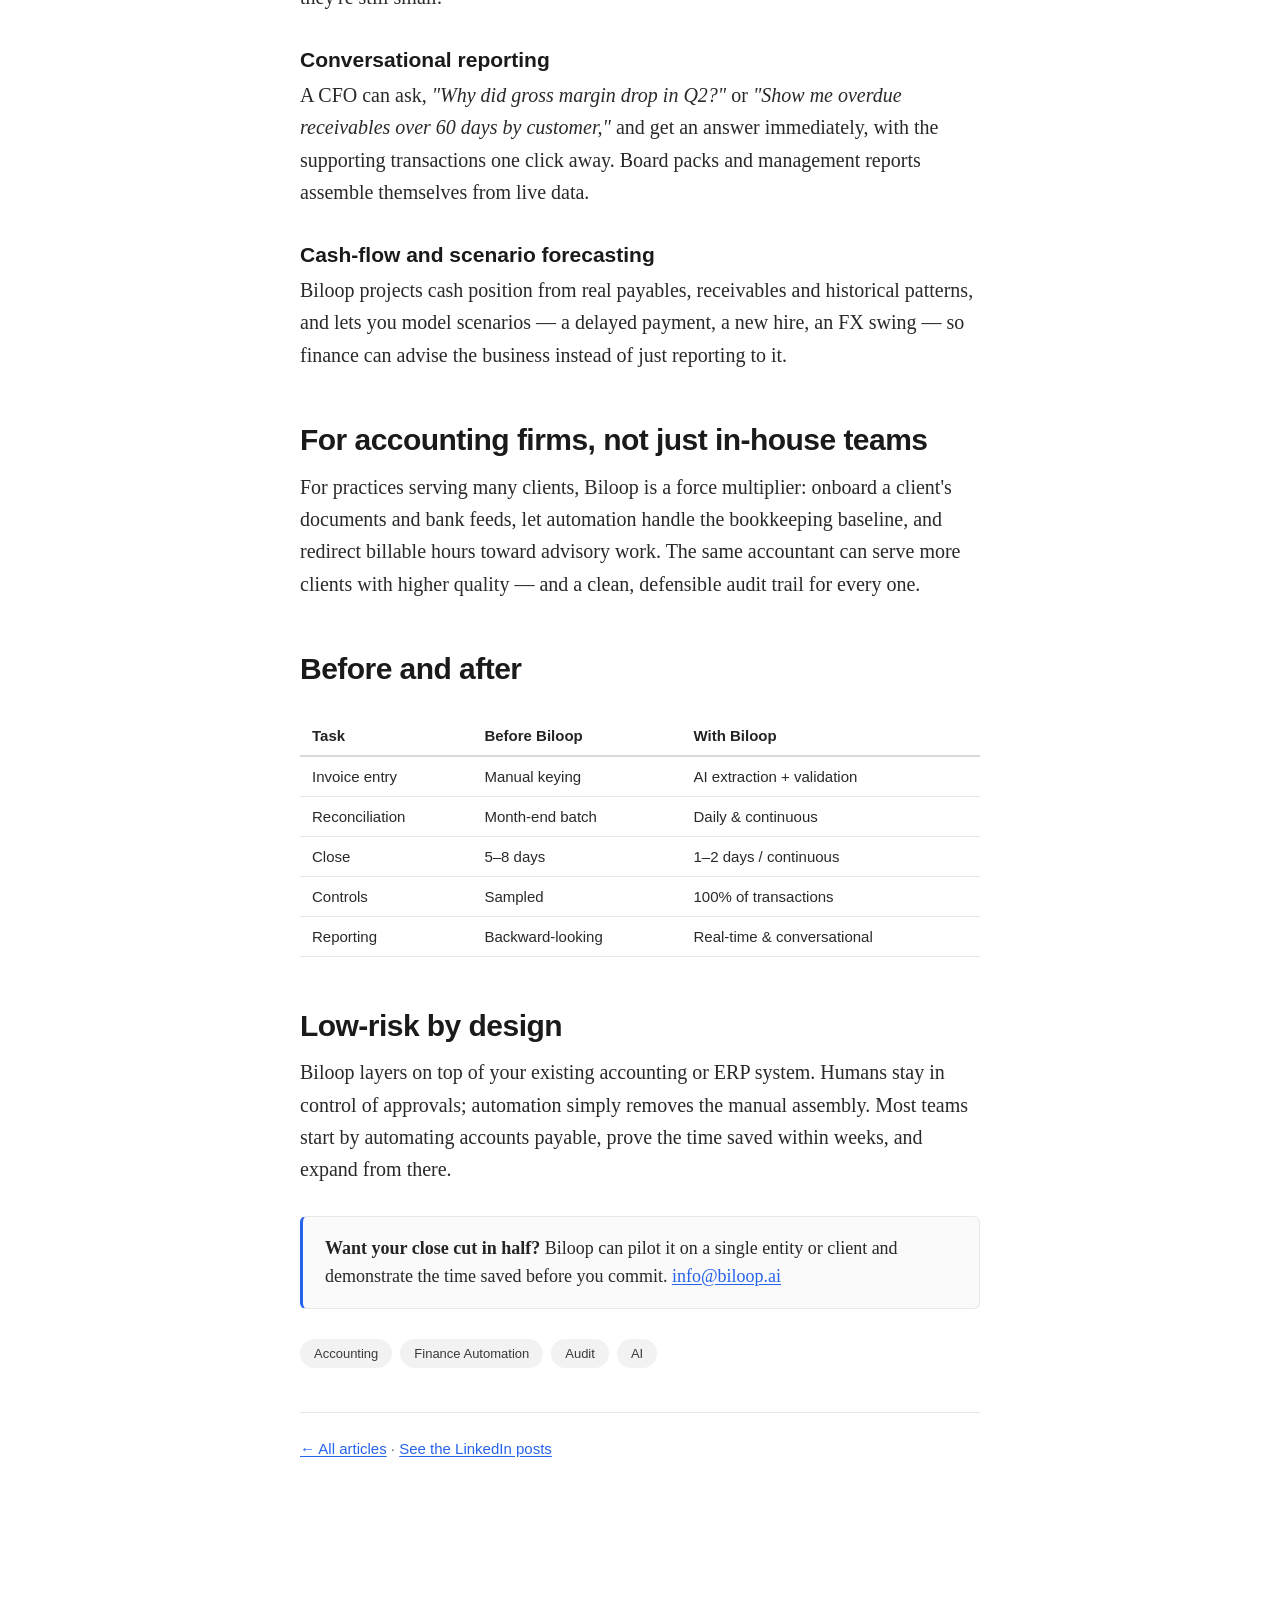
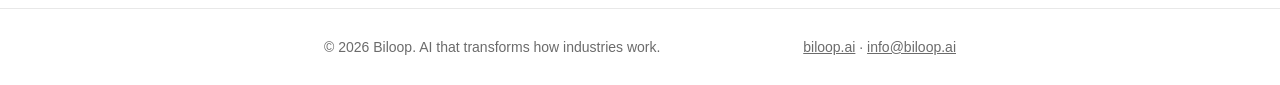
==== commit 88e46d30: "Replace templated blog diagrams with bespoke, content-specific visuals Each blog now has three disti" ====
--- a/blogs/accounting.html
+++ b/blogs/accounting.html
@@ -35,8 +35,8 @@
     <p><strong>Biloop</strong> flips that ratio. By combining document AI, automated reconciliation and continuous controls, Biloop takes over the repetitive plumbing of accounting so the team can move from <em>recording</em> the past to <em>steering</em> the future.</p>
 
     <figure class="diagram">
-      <img src="../assets/img/accounting-impact.svg" alt="Key outcomes Biloop targets, shown as headline numbers" />
-      <figcaption>Representative outcomes for finance teams.</figcaption>
+      <img src="../assets/img/accounting-close.svg" alt="Gantt comparing a multi-day traditional close with Biloop's continuous, always-ready close" />
+      <figcaption>From a multi-day close to a continuous, always-ready one.</figcaption>
     </figure>
 
     <h2>Where the time really goes</h2>
@@ -55,13 +55,13 @@
     <h2>How Biloop transforms the finance function</h2>
 
     <figure class="diagram">
-      <img src="../assets/img/accounting-architecture.svg" alt="Accounting data flow: invoices, bank feeds, purchase orders and contracts feed Biloop's document AI, continuous reconciliation, controls and forecasting, producing a faster close, less keying, fraud alerts and real-time reporting" />
-      <figcaption>How Biloop fits into finance: data in → AI engine → measurable outcomes.</figcaption>
+      <img src="../assets/img/accounting-extract.svg" alt="Invoice with highlighted fields flowing into a structured, validated data table with confidence scores" />
+      <figcaption>Document AI turns every invoice into clean, validated data.</figcaption>
     </figure>
 
     <figure class="diagram">
-      <img src="../assets/img/accounting-flow.svg" alt="Step-by-step Biloop workflow for accounting" />
-      <figcaption>From document to ledger, step by step.</figcaption>
+      <img src="../assets/img/accounting-reconcile.svg" alt="Bank statement lines auto-matching to ledger entries, with one exception flagged for review" />
+      <figcaption>Bank and ledger reconcile themselves — only exceptions reach a person.</figcaption>
     </figure>
 
     <h3>Document AI that reads like your best clerk</h3>
